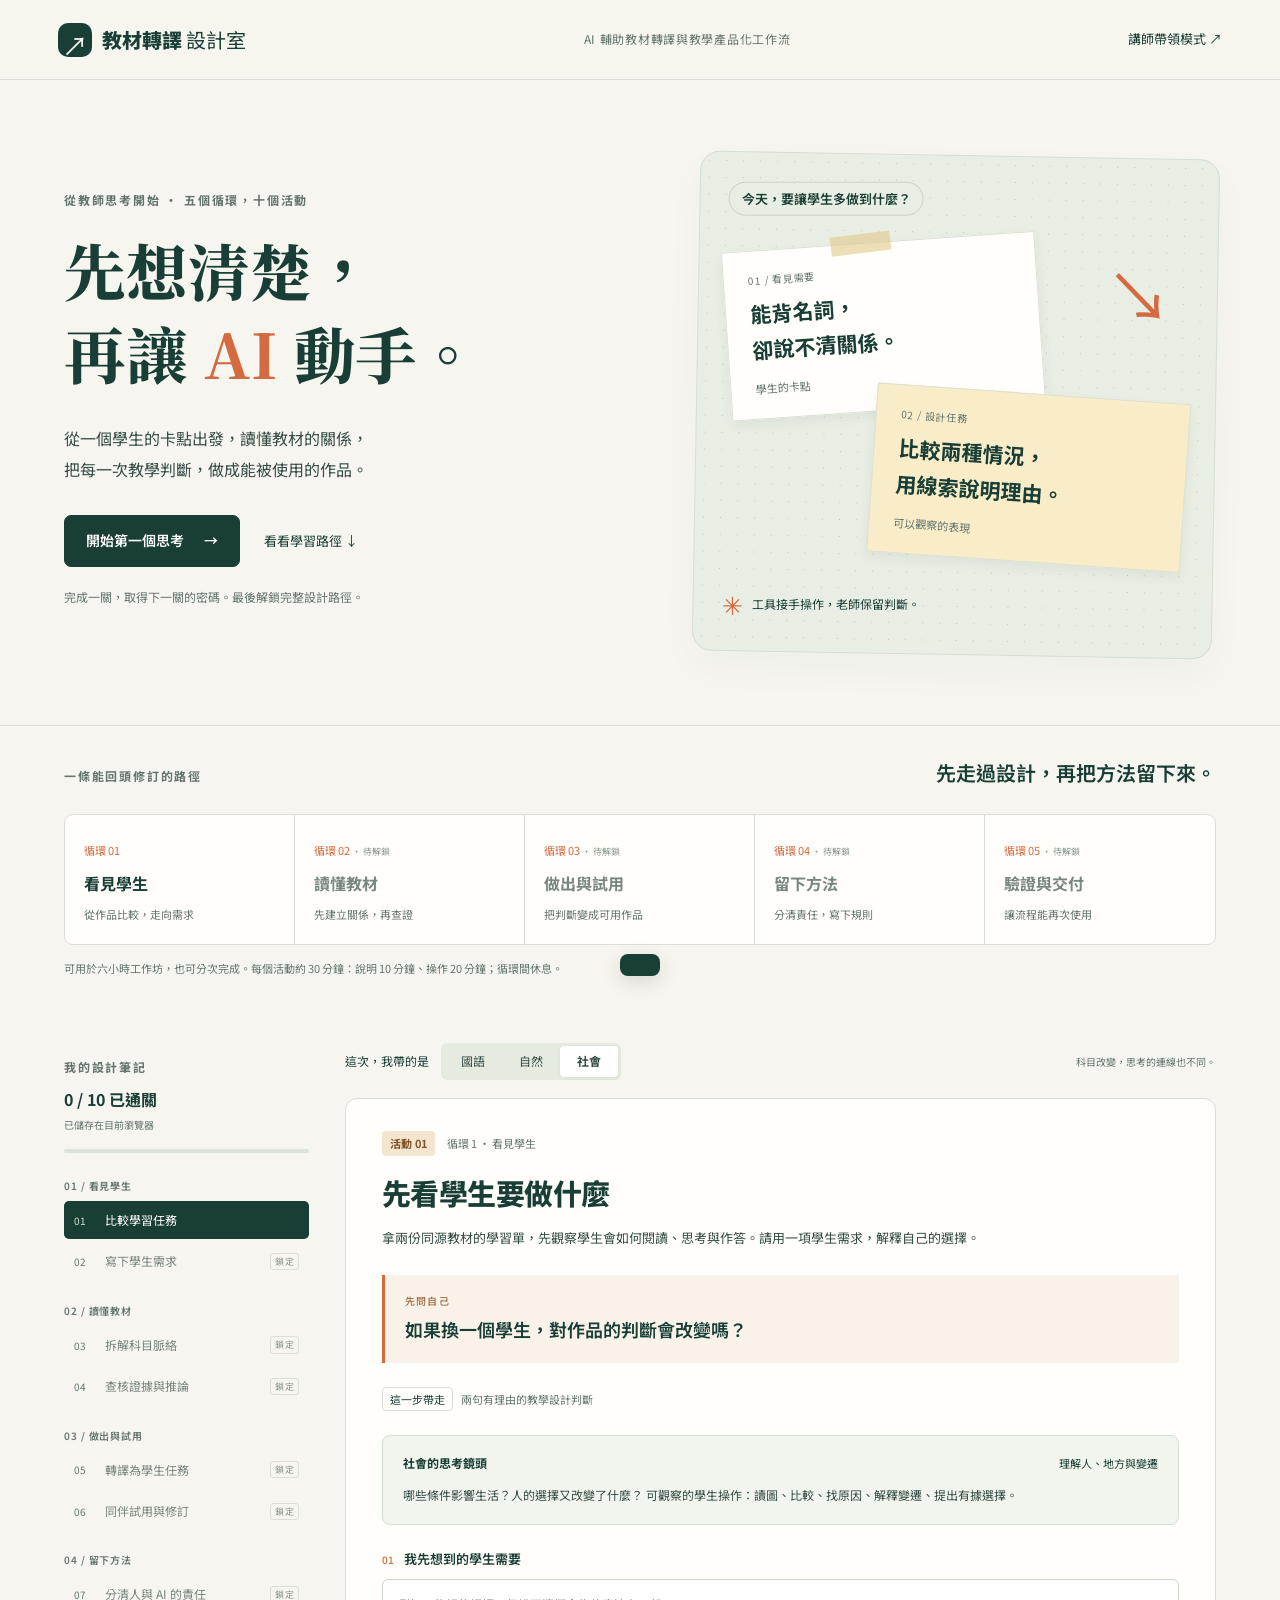
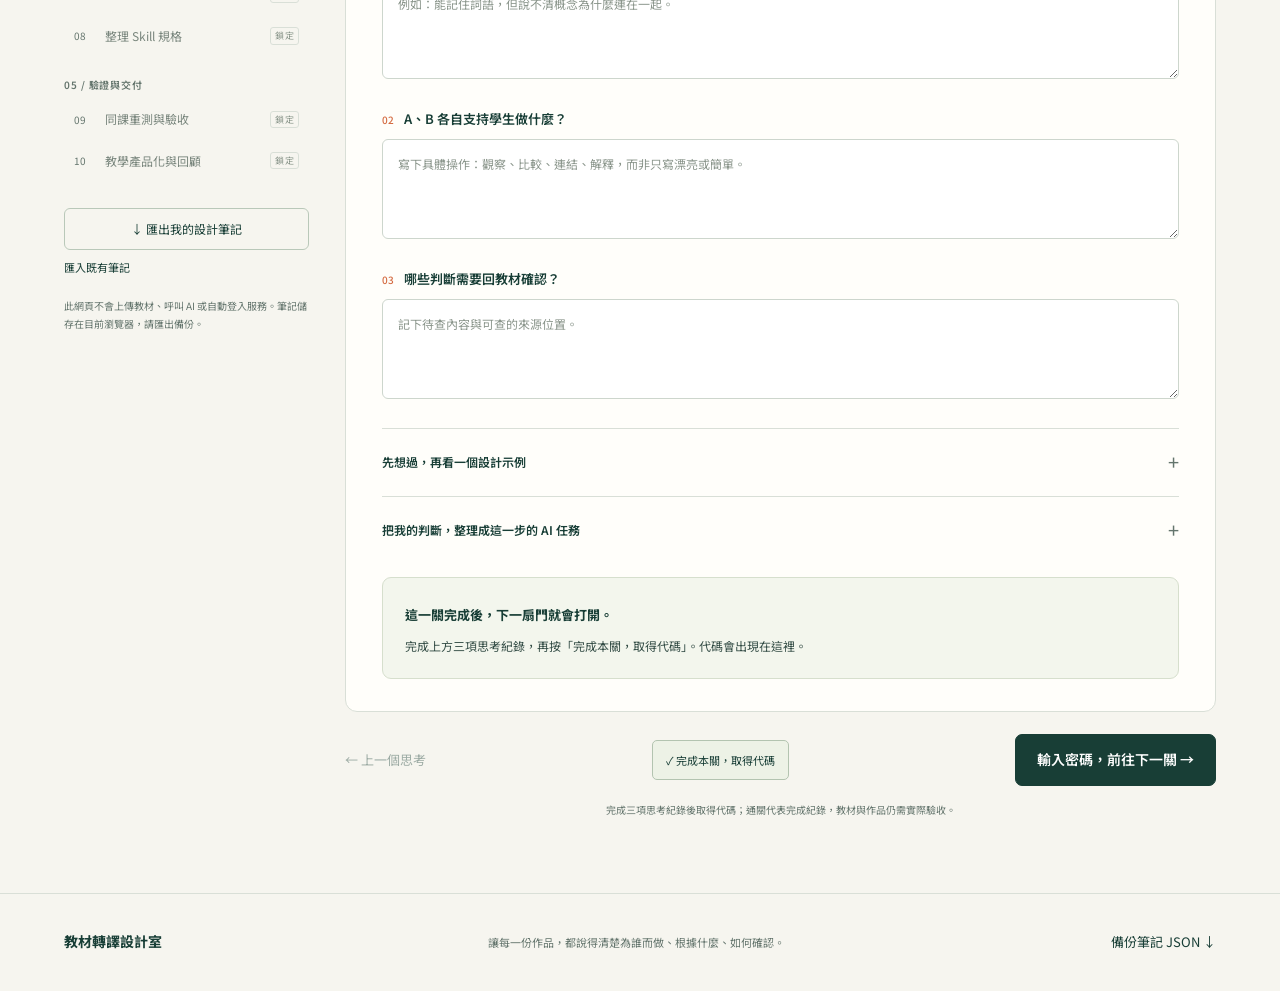
==== index.html @ 4904a422 "建立教師思考引導與十關代碼解鎖網站" ====
<!doctype html>
<html lang="zh-Hant">
<head><meta charset="utf-8"><meta name="viewport" content="width=device-width,initial-scale=1"><meta name="description" content="從學生需求出發，透過五個循環、十個思考活動，完成有教材依據的 AI 輔助教學設計。"><meta name="theme-color" content="#183e36"><title>教材轉譯設計室｜從教師思考開始</title><link rel="stylesheet" href="styles.css"><script src="content.js" defer></script><script src="journey.js" defer></script><script src="app.js" defer></script></head>
<body>
<a class="skip" href="#workbench">跳到活動內容</a>
<header class="topbar"><a class="brand" href="#"><span class="brand-icon" aria-hidden="true">↗</span><span>教材轉譯<span class="brand-light">設計室</span></span></a><span class="course-tag">AI 輔助教材轉譯與教學產品化工作流</span><button id="teacher-toggle" class="text-button" aria-pressed="false">講師帶領模式 <span aria-hidden="true">↗</span></button></header>
<main>
<section class="hero" aria-labelledby="hero-title"><div class="hero-copy"><p class="eyebrow">從教師思考開始 · 五個循環，十個活動</p><h1 id="hero-title">先想清楚，<br>再讓 <span>AI</span> 動手。</h1><p class="hero-description">從一個學生的卡點出發，讀懂教材的關係，<br class="desktop-break">把每一次教學判斷，做成能被使用的作品。</p><div class="hero-actions"><a class="primary" href="#workbench" id="begin">開始第一個思考 <span aria-hidden="true">→</span></a><a class="secondary" href="#route">看看學習路徑 ↓</a></div><p class="hero-footnote">完成一關，取得下一關的密碼。最後解鎖完整設計路徑。</p></div><div class="hero-board" aria-label="教學設計從學生需要，連到概念關係與學習任務"><div class="board-label">今天，要讓學生多做到什麼？</div><div class="note note-one"><span>01 / 看見需要</span><strong>能背名詞，<br>卻說不清關係。</strong><i>學生的卡點</i></div><div class="drawn-arrow" aria-hidden="true">↘</div><div class="note note-two"><span>02 / 設計任務</span><strong>比較兩種情況，<br>用線索說明理由。</strong><i>可以觀察的表現</i></div><div class="board-bottom"><span class="small-spark" aria-hidden="true">✳</span><span>工具接手操作，老師保留判斷。</span></div></div></section>
<section id="route" class="route-section"><div class="section-heading"><p class="eyebrow">一條能回頭修訂的路徑</p><h2>先走過設計，再把方法留下來。</h2></div><div id="cycle-overview" class="cycle-overview"></div><p class="route-note">可用於六小時工作坊，也可分次完成。每個活動約 30 分鐘：說明 10 分鐘、操作 20 分鐘；循環間休息。</p></section>
<section id="workbench" class="workbench" aria-label="教師思考工作台"><aside class="sidebar"><p class="eyebrow">我的設計筆記</p><div class="progress-heading"><strong id="progress-label">0 / 10 已記錄</strong><span id="save-status" role="status">僅存於此瀏覽器</span></div><div class="progress-track"><span id="progress-fill"></span></div><nav id="step-nav" aria-label="活動導覽"></nav><button id="export" class="export-button">↓ 匯出我的設計筆記</button><button id="import" class="text-button small">匯入既有筆記</button><input type="file" id="import-file" accept=".json,application/json" hidden><p class="privacy-note">此網頁不會上傳教材、呼叫 AI 或自動登入服務。筆記儲存在目前瀏覽器，請匯出備份。</p></aside><div class="activity-shell"><div class="subject-setting"><span>這次，我帶的是</span><div id="subject-tabs" class="segmented" role="group" aria-label="選擇教材科目"><button data-subject="chinese" aria-pressed="false">國語</button><button data-subject="science" aria-pressed="false">自然</button><button data-subject="social" aria-pressed="true">社會</button></div><span class="subject-help">科目改變，思考的連線也不同。</span></div><article id="activity" aria-live="polite"></article><div class="activity-footer"><button id="prev" class="secondary">← 上一個思考</button><button id="complete" class="complete-button">✓ 已記下我的判斷</button><button id="next" class="primary">下一個思考 →</button></div><p class="completion-note">完成三項思考紀錄後取得代碼；通關代表完成紀錄，教材與作品仍需實際驗收。</p></div></section>
<footer class="site-footer"><span>教材轉譯設計室</span><p>讓每一份作品，都說得清楚為誰而做、根據什麼、如何確認。</p><button id="download-json" class="text-button">備份筆記 JSON ↓</button></footer>
</main><div id="toast" role="status" aria-live="polite"></div>
</body></html>
---- styles.css ----
@import url('https://fonts.googleapis.com/css2?family=Noto+Sans+TC:wght@400;500;600;700;800;900&family=Noto+Serif+TC:wght@600;700;800&display=swap');
[hidden]{display:none!important}
:root{--ink:#183e36;--body:#344d46;--paper:#f6f5ef;--cream:#fffefa;--line:#d9dfd7;--muted:#64756d;--orange:#d46a40;--green:#e9eee4;--gold:#e7ca7e;--font:'Noto Sans TC','Microsoft JhengHei',sans-serif}*{box-sizing:border-box}html{scroll-behavior:smooth;scroll-padding-top:88px}body{margin:0;background:var(--paper);color:var(--ink);font-family:var(--font);line-height:1.7}button,input,textarea{font:inherit}button,a{-webkit-tap-highlight-color:transparent}button{cursor:pointer}a{color:inherit;text-underline-offset:4px}button:focus-visible,a:focus-visible,input:focus-visible,textarea:focus-visible,summary:focus-visible{outline:3px solid var(--orange);outline-offset:4px}.skip{position:fixed;left:16px;top:-80px;z-index:100;background:white;padding:12px}.skip:focus{top:12px}.topbar{height:80px;border-bottom:1px solid var(--line);display:flex;align-items:center;justify-content:space-between;padding:0 4.5%;gap:20px;background:rgba(246,245,239,.96)}.brand{text-decoration:none;font-size:20px;font-weight:800;display:flex;align-items:center;gap:10px;white-space:nowrap}.brand-icon{display:grid;place-items:center;width:34px;height:34px;background:var(--ink);color:var(--paper);border-radius:10px;font-size:26px;font-weight:400}.brand-light{font-weight:400;margin-left:4px}.course-tag{font-size:12px;letter-spacing:.06em;color:var(--muted)}.text-button{border:0;background:none;color:var(--ink);font-size:13px;padding:8px 0}.text-button:hover{color:var(--orange)}.text-button[aria-pressed=true]{font-weight:800;color:var(--orange)}.hero{max-width:1380px;margin:auto;display:grid;grid-template-columns:1.1fr 1fr;align-items:center;gap:60px;padding:75px 5% 70px}.eyebrow{font-size:12px;letter-spacing:.15em;font-weight:700;color:var(--muted);margin:0 0 18px}.hero h1{font-family:'Noto Serif TC',serif;font-size:clamp(42px,4.8vw,68px);line-height:1.35;letter-spacing:.015em;margin:0 0 28px;font-weight:800}.hero h1 span{color:var(--orange)}.hero-description{font-size:16px;color:var(--body);line-height:1.95}.hero-actions{display:flex;gap:24px;align-items:center;flex-wrap:wrap;margin:30px 0 20px}.primary{background:var(--ink);color:#fff;text-decoration:none;padding:13px 21px;border:1px solid var(--ink);border-radius:7px;display:inline-flex;align-items:center;justify-content:center;gap:20px;font-size:14px;font-weight:600}.primary:hover{background:#29584b}.secondary{background:transparent;border:0;color:var(--ink);font-size:13px;text-decoration:none;padding:10px 0}.secondary:hover{text-decoration:underline}.hero-footnote{font-size:12px;color:var(--muted)}.hero-board{min-height:390px;border:1px solid #d6ded2;border-radius:20px;background-color:#e9eee4;background-image:radial-gradient(#bdc9b9 .8px,transparent .8px);background-size:17px 17px;position:relative;padding:28px;box-shadow:0 16px 40px #183e3608;transform:rotate(1deg)}.board-label{font-size:13px;font-weight:600;display:inline-block;padding:5px 12px;background:#e9eee4;border:1px solid #c7d3c2;border-radius:20px;transform:rotate(-1deg)}.note{position:relative;padding:20px 24px;box-shadow:0 5px 12px #183e3610;width:68%;background:var(--cream);border:1px solid #dce0d4}.note span{display:block;font-size:10px;letter-spacing:.08em;color:var(--muted);margin-bottom:8px}.note strong{font-size:21px;line-height:1.7;font-weight:700}.note i{display:block;font-size:11px;color:var(--muted);margin-top:12px;font-style:normal}.note-one{margin:25px 0 0;transform:rotate(-5deg)}.note-one:before{content:'';width:60px;height:19px;background:#e1c5818c;position:absolute;left:35%;top:-10px;transform:rotate(-3deg)}.note-two{background:#f9ecc8;margin:-20px 0 0 auto;transform:rotate(3deg);z-index:2}.drawn-arrow{position:absolute;font-size:66px;right:45px;top:100px;color:var(--orange);line-height:1}.board-bottom{display:flex;align-items:center;gap:9px;font-size:12px;margin-top:22px;transform:rotate(-1deg)}.small-spark{font-size:25px;color:var(--orange)}.route-section{max-width:1380px;margin:0 auto;padding:30px 5% 55px;border-top:1px solid var(--line)}.section-heading{display:flex;gap:30px;align-items:baseline;justify-content:space-between}.section-heading .eyebrow{white-space:nowrap}.section-heading h2{font-size:20px;font-weight:600;margin:0 0 24px}.cycle-overview{display:grid;grid-template-columns:repeat(5,1fr);border:1px solid var(--line);border-radius:9px;overflow:hidden;background:#fffefa}.cycle-card{padding:20px 19px;border-right:1px solid var(--line);text-decoration:none;transition:background .2s}.cycle-card:last-child{border:0}.cycle-card:hover{background:var(--green)}.cycle-card>span{font-size:11px;color:var(--orange)}.cycle-card strong{display:block;font-size:16px;margin:8px 0}.cycle-card p{font-size:11px;margin:0;color:var(--muted)}.route-note{font-size:11px;color:var(--muted);margin-top:14px}.workbench{display:grid;grid-template-columns:245px minmax(0,1fr);max-width:1380px;padding:0 5% 65px;margin:auto;gap:36px;align-items:start}.sidebar{position:sticky;top:25px;padding-top:14px}.sidebar .eyebrow{margin-bottom:8px}.progress-heading{display:flex;flex-direction:column;gap:3px}.progress-heading strong{font-size:16px}.progress-heading span{font-size:10px;color:var(--muted)}.progress-track{height:4px;background:#dce3d9;margin:16px 0 24px;border-radius:4px;overflow:hidden}.progress-track span{display:block;width:0;height:100%;background:var(--orange);transition:width .3s}.nav-cycle{font-size:10px;letter-spacing:.09em;color:var(--muted);margin:21px 0 7px;font-weight:600}.step-link{display:flex;align-items:center;gap:10px;padding:9px 10px;margin-bottom:3px;width:100%;text-align:left;background:transparent;border:0;border-radius:5px;color:var(--body);font-size:12px}.step-link .num{font-size:10px;width:21px;flex-shrink:0;color:var(--muted)}.step-link.active{background:var(--ink);color:white}.step-link.active .num{color:#d5e6db}.step-link:hover:not(.active){background:#e6ebdf}.step-link .done{margin-left:auto;color:#5b9d70}.step-link.active .done{color:#d1df8d}.export-button{background:transparent;border:1px solid #b9c8b9;width:100%;border-radius:6px;padding:10px;color:var(--ink);font-size:12px;margin-top:25px}.export-button:hover{background:var(--green)}.small{font-size:11px}.privacy-note{font-size:10px;line-height:1.8;color:var(--muted);margin-top:12px}.subject-setting{display:flex;align-items:center;gap:12px;margin-bottom:18px;flex-wrap:wrap;font-size:12px}.segmented{display:inline-flex;background:#e5ebdf;padding:3px;border-radius:6px}.segmented button{font-size:12px;border:0;background:none;color:var(--body);padding:5px 17px;border-radius:4px}.segmented button[aria-pressed=true]{background:white;box-shadow:0 1px 4px #183e3610;font-weight:700}.subject-help{color:var(--muted);font-size:10px;margin-left:auto}.activity-card{background:var(--cream);border:1px solid var(--line);border-radius:12px;padding:32px 36px}.activity-meta{display:flex;align-items:center;gap:12px;font-size:11px;color:var(--muted)}.activity-number{background:#f3e5ce;color:#81562c;border-radius:4px;padding:3px 8px;font-weight:700}.activity-card h2{font-size:29px;line-height:1.5;margin:15px 0 12px;font-weight:800;letter-spacing:-.02em}.activity-intro{color:var(--body);font-size:13px;max-width:650px;line-height:1.9;margin:0 0 24px}.thinking-question{border-left:3px solid var(--orange);background:#f8f2e8;padding:17px 20px;font-size:18px;font-weight:600;line-height:1.75;margin:0 0 24px}.thinking-question span{display:block;font-size:10px;font-weight:500;letter-spacing:.12em;color:#a46b41;margin-bottom:5px}.output-line{font-size:11px;color:var(--muted);display:flex;align-items:center;gap:8px;margin-bottom:24px}.output-line span{border:1px solid var(--line);padding:2px 7px;border-radius:4px;color:var(--ink);white-space:nowrap}.subject-lens{border:1px solid #d5dfd0;background:#f1f5ee;border-radius:8px;padding:17px 20px;margin:23px 0}.lens-top{display:flex;justify-content:space-between;gap:15px;align-items:center;font-size:11px}.lens-top strong{font-size:12px}.subject-lens p{font-size:12px;margin:10px 0 0;color:var(--body);line-height:1.9}.relation-map{display:flex;align-items:stretch;gap:8px;margin:16px 0 6px}.relation-node{border:1px solid #c8d6c1;background:#fffefa;flex:1;text-align:center;padding:10px 7px;font-size:11px;border-radius:5px}.relation-arrow{align-self:center;color:var(--orange)}.map-caption{font-size:10px;color:var(--muted)}.field{display:block;margin:22px 0}.field-label{font-size:13px;font-weight:600;display:flex;gap:10px;align-items:baseline;margin-bottom:9px}.field-label b{color:var(--orange);font-size:10px;font-weight:500}.field textarea{width:100%;border:1px solid #cdd6cd;border-radius:6px;background:#fff;padding:13px 15px;min-height:100px;resize:vertical;font-size:13px;line-height:1.85;color:var(--ink)}.field textarea::placeholder{color:#8b968c;font-size:12px}.field textarea:focus{border-color:var(--ink)}details{border-top:1px solid var(--line);padding:16px 0 2px;margin-top:15px}summary{cursor:pointer;font-size:12px;font-weight:600;list-style:none;display:flex;align-items:center;justify-content:space-between;gap:10px}summary:after{content:'+';font-size:20px;font-weight:400;color:var(--muted)}details[open]>summary:after{content:'−'}details p{font-size:12px;line-height:1.9;color:var(--body)}.example-body{padding:10px 0}.example-stamp{font-size:10px;color:var(--orange)}.task-compare{display:grid;grid-template-columns:1fr 1fr;gap:14px;margin:18px 0}.task-compare>div{padding:17px;border:1px solid var(--line);background:#f6f7f1;border-radius:6px}.task-compare strong{font-size:12px}.task-compare p{font-size:12px;margin:8px 0}.task-compare span{font-size:10px;color:var(--muted)}.prompt-box{background:#f2f4ee;border:1px solid var(--line);border-radius:6px;padding:15px;white-space:pre-wrap;font-size:11px;line-height:1.85;color:var(--body);max-height:300px;overflow:auto}.prompt-tools{display:flex;gap:15px;align-items:center;margin:12px 0}.copy-button{background:var(--ink);color:white;border:0;border-radius:4px;font-size:11px;padding:8px 14px}.prompt-warning{font-size:10px;color:var(--muted)}.teacher-notes{border:1px dashed #ccb48a;background:#fff9eb;padding:16px 20px;border-radius:6px;margin-bottom:24px}.teacher-notes h3{font-size:12px;margin:0 0 8px}.teacher-notes p{font-size:11px;margin:8px 0;color:#655a45}.timing{font-variant-numeric:tabular-nums;color:#8a6334;font-size:10px}.paths{display:grid;grid-template-columns:1fr 1fr;gap:12px;margin-top:10px}.paths>div{font-size:10px;color:#655a45}.paths strong{display:block}.activity-footer{display:flex;align-items:center;justify-content:space-between;gap:16px;margin-top:22px}.complete-button{font-size:11px;border:1px solid #b3c4b0;background:#edf2e6;color:var(--ink);padding:10px 13px;border-radius:5px}.complete-button.recorded{background:var(--green);border-color:var(--ink)}button:disabled{opacity:.4;cursor:default}.completion-note{font-size:10px;text-align:center;color:var(--muted);margin-top:15px}.bonus{margin-top:32px;border:1px solid #d9bd76;background:#fff8e6;border-radius:9px;padding:23px}.bonus .eyebrow{color:#93722f;margin-bottom:8px}.bonus h3{font-size:21px;margin:0 0 8px}.bonus p{font-size:12px}.bonus-open{background:transparent;border:1px solid #bda25c;border-radius:5px;padding:10px 15px;color:#75592b;font-size:12px}.bonus-content{margin-top:20px}.bonus-step{display:flex;gap:12px;margin:16px 0;align-items:flex-start}.bonus-step b{font-size:23px;color:#a17a2c;font-family:serif}.bonus-step p{margin:3px 0}.bonus-link{display:inline-block;background:var(--ink);color:white;padding:10px 15px;border-radius:5px;font-size:12px;text-decoration:none}.site-footer{max-width:1380px;margin:auto;padding:28px 5%;border-top:1px solid var(--line);display:flex;align-items:center;justify-content:space-between;gap:25px}.site-footer>span{font-size:14px;font-weight:700}.site-footer p{font-size:11px;color:var(--muted)}#toast{position:fixed;bottom:24px;left:50%;transform:translateX(-50%) translateY(100px);background:var(--ink);color:white;padding:11px 20px;border-radius:8px;font-size:12px;max-width:90vw;z-index:100;transition:transform .2s;box-shadow:0 5px 20px #0002}#toast.visible{transform:translateX(-50%) translateY(0)}.reset-note{font-size:11px;color:var(--muted)}
.locked-label{font-size:9px;letter-spacing:.05em;color:#89958a;margin-left:auto;border:1px solid #d9dfd7;border-radius:3px;padding:0 4px}.step-link:has(.locked-label){color:#79867d}.cycle-locked{color:#78877e}.cycle-locked>span:after{content:' · 待解鎖';color:#8c998e;font-size:9px}.journey-hint,.journey-pass,.journey-success{margin-top:28px;border:1px solid #d6dfcd;background:#f3f6ed;padding:22px;border-radius:9px}.journey-hint strong{font-size:13px}.journey-hint p,.journey-success p{font-size:12px;color:var(--body);margin:8px 0 0}.journey-pass{border-color:#dbc28b;background:#fff8e8}.journey-pass .eyebrow{font-size:10px;margin:0 0 8px;color:#957330}.journey-pass h3,.journey-success h3{font-size:20px;margin:0 0 15px}.code-ticket{display:flex;align-items:center;justify-content:space-between;gap:16px;background:#fffefa;border:1px dashed #b79d62;border-radius:6px;padding:15px 18px}.code-ticket code{font-family:ui-monospace,Consolas,monospace;font-size:25px;letter-spacing:.12em;font-weight:700;color:#7d5c20}.code-ticket button{font-size:11px;flex-shrink:0}.gate-note{font-size:12px;color:#75613d;line-height:1.8}.gate-form{margin-top:22px}.gate-form label{font-size:12px;font-weight:600;display:block;margin-bottom:9px}.gate-input-row{display:flex;gap:9px;align-items:stretch}.gate-input-row input{width:100%;min-width:0;border:1px solid #becbbd;border-radius:5px;padding:12px;color:var(--ink);font-size:14px;letter-spacing:.06em;background:white}.gate-input-row input[aria-invalid=true]{border-color:#b84932}.gate-input-row .primary{flex-shrink:0;padding:10px 15px;font-size:12px;gap:8px}.gate-feedback{font-size:10px;margin:9px 0 0;color:var(--muted);min-height:1.7em}.gate-form:has([aria-invalid=true]) .gate-feedback{color:#a1432d}.locked-card{padding-top:40px;min-height:420px}.lock-emblem{display:grid;place-items:center;border:1px solid #b9cbb6;border-radius:50%;height:52px;width:52px;background:#eaf0e3;font-size:33px;margin-bottom:20px}.locked-card h2{font-size:25px}.locked-card>.secondary{margin-top:20px}.journey-success{border-color:#9cb69c;background:#eaf2e4}.journey-success>span{display:block;font-size:10px;letter-spacing:.08em;color:#507e4d;margin-bottom:9px}
@media(max-width:700px){.journey-hint,.journey-pass,.journey-success{padding:17px}.gate-input-row{flex-direction:column}.gate-input-row .primary{padding:11px}.code-ticket{padding:13px}.code-ticket code{font-size:22px}.locked-card h2{font-size:22px}.locked-label{font-size:8px}.journey-pass h3{font-size:18px}}
@media(min-width:1500px){.hero{padding-top:95px;padding-bottom:90px}.hero-board{min-height:430px}.note{padding:24px 28px}.note strong{font-size:24px}}
@media(max-width:1000px){.course-tag{display:none}.hero{gap:35px;padding-top:50px}.hero h1{font-size:48px}.hero-board{padding:20px}.note{width:83%;padding:16px}.note strong{font-size:18px}.hero-description{font-size:14px}.workbench{grid-template-columns:200px minmax(0,1fr);gap:20px}.activity-card{padding:25px}.subject-help{display:none}.section-heading{display:block}.section-heading .eyebrow{margin-bottom:8px}.cycle-card{padding:15px 10px}.cycle-card strong{font-size:14px}.cycle-card p{font-size:10px}.activity-card h2{font-size:25px}.thinking-question{font-size:16px}.activity-footer{gap:10px;flex-wrap:wrap}.activity-footer>.secondary{font-size:11px}.activity-footer>.primary{font-size:12px;padding:10px 13px}.complete-button{font-size:10px}}
@media(max-width:700px){html{scroll-padding-top:20px}.topbar{height:65px;padding:0 6%;gap:10px}.brand{font-size:16px}.brand-icon{width:28px;height:28px;font-size:21px}.topbar .text-button{font-size:11px}.hero{grid-template-columns:1fr;padding:40px 6%;gap:32px}.hero h1{font-size:45px;margin-bottom:20px}.hero-board{min-height:340px;max-width:440px;width:100%;margin:auto}.hero-description{font-size:14px}.hero-actions{gap:20px}.hero-footnote{font-size:10px}.board-label{font-size:11px}.note{width:68%;padding:16px 20px}.note strong{font-size:18px}.note-two{margin-top:-10px}.drawn-arrow{right:30px}.route-section{padding:28px 6%}.section-heading h2{font-size:18px}.cycle-overview{display:flex;overflow:auto;scroll-snap-type:x mandatory}.cycle-card{flex:0 0 160px;padding:17px;scroll-snap-align:start}.workbench{display:block;padding:10px 5% 35px}.sidebar{position:static;padding:0 0 20px}.sidebar>.eyebrow,.sidebar .privacy-note{display:none}.progress-heading{flex-direction:row;align-items:center;justify-content:space-between}.progress-heading strong{font-size:13px}.progress-track{margin:10px 0 14px}#step-nav{display:flex;gap:6px;overflow-x:auto;padding-bottom:8px}.nav-cycle{display:none}.step-link{width:auto;white-space:nowrap;margin:0;font-size:11px;padding:8px 10px}.step-link .num{width:auto}.sidebar .export-button{font-size:11px;width:auto;padding:7px 12px;margin:6px 0 0}.subject-setting{padding-top:10px}.activity-card{padding:22px 18px}.activity-card h2{font-size:24px}.activity-intro{font-size:12px}.thinking-question{font-size:16px;padding:14px}.output-line{font-size:10px;gap:7px}.subject-lens{padding:14px}.lens-top>span{font-size:9px}.relation-map{gap:4px}.relation-node{font-size:10px;padding:9px 5px}.field textarea{font-size:13px;min-height:110px}.task-compare{gap:8px}.task-compare>div{padding:12px}.activity-footer{display:grid;grid-template-columns:1fr 1fr}.activity-footer #complete{grid-column:1/-1;grid-row:1}.activity-footer #prev{text-align:left}.activity-footer #next{justify-self:end}.completion-note{font-size:9px}.site-footer{padding:22px 6%;flex-wrap:wrap;gap:6px}.site-footer p{width:100%;font-size:10px}.paths{grid-template-columns:1fr}.bonus{padding:18px}}
@media(prefers-reduced-motion:reduce){html{scroll-behavior:auto}*{transition:none!important;animation:none!important}}
@media print{.topbar,.hero,.route-section,.sidebar,.subject-setting,.activity-footer,.completion-note,.site-footer,#toast,.prompt-tools{display:none}.workbench{display:block;max-width:none;padding:0}.activity-card{border:0;padding:10px}.field textarea{border:1px solid #aaa;min-height:70px}details{display:none}.teacher-notes{display:none}.bonus{display:none}}
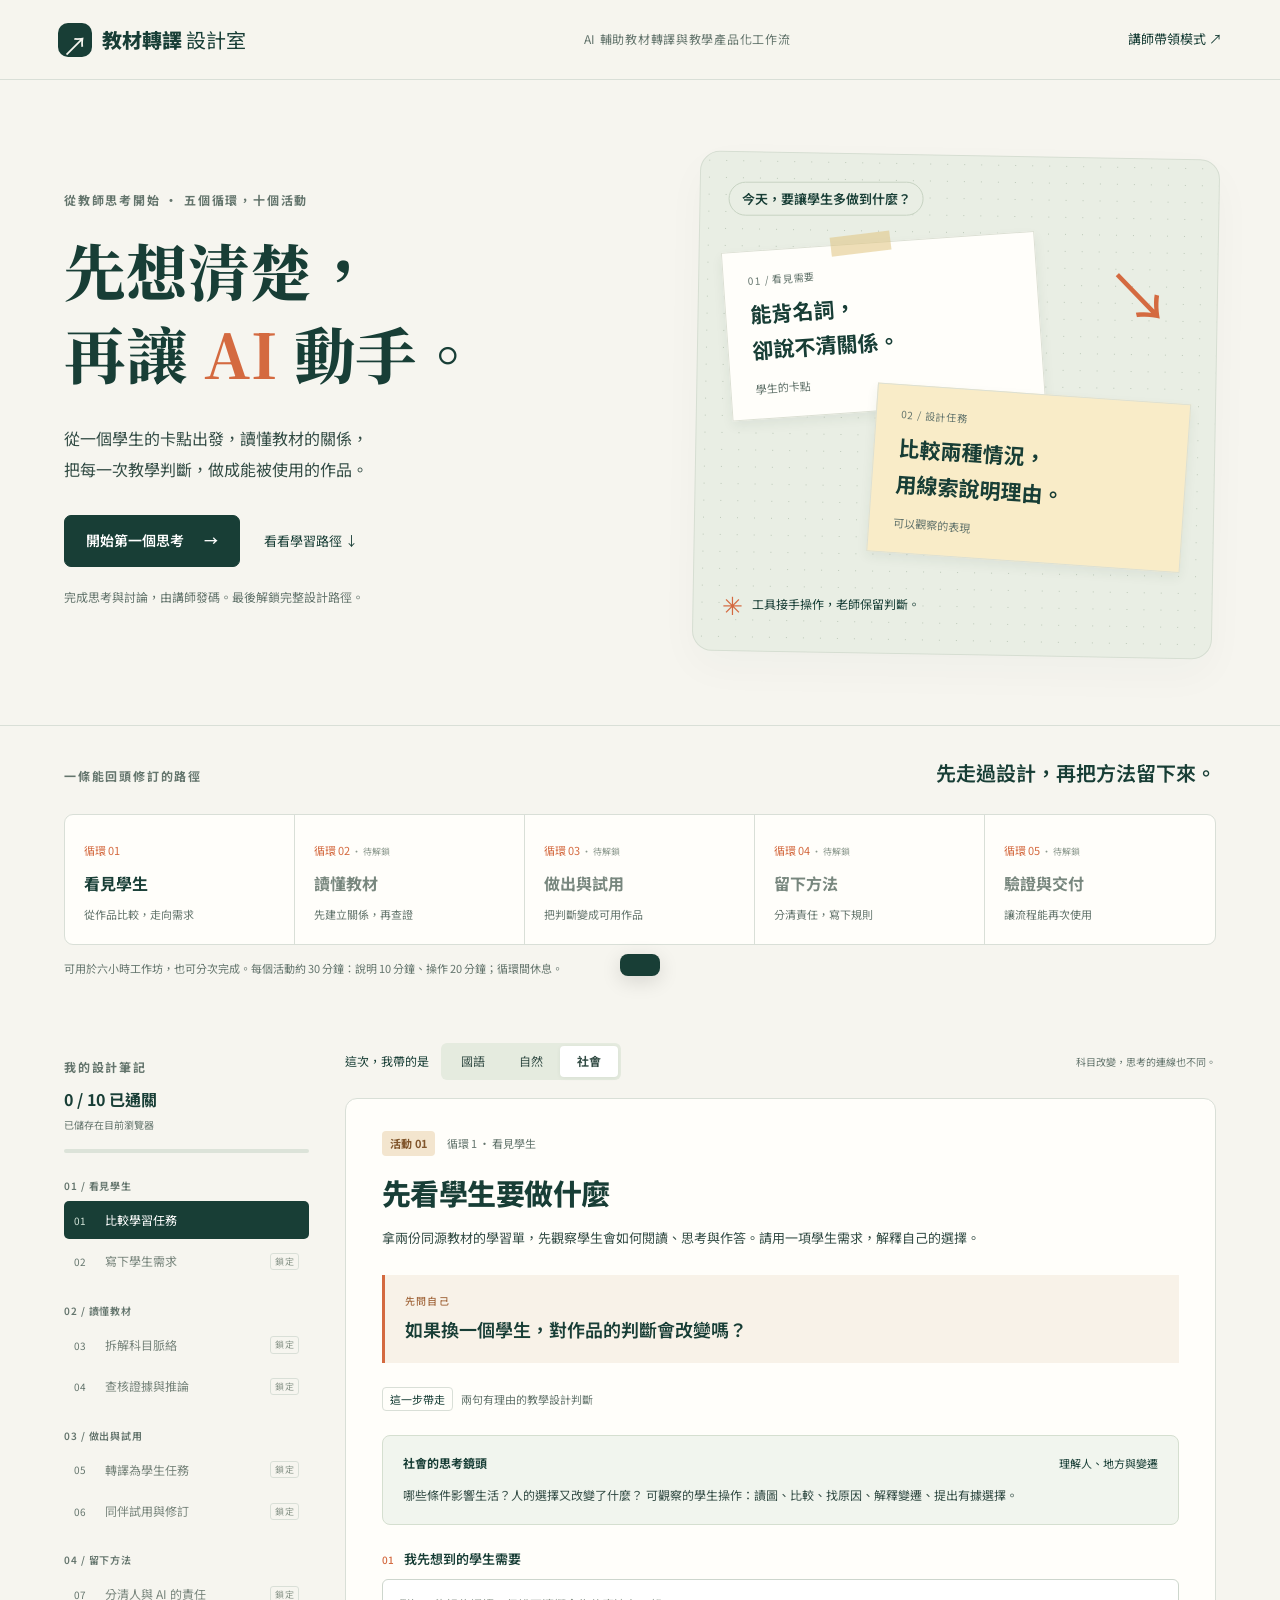
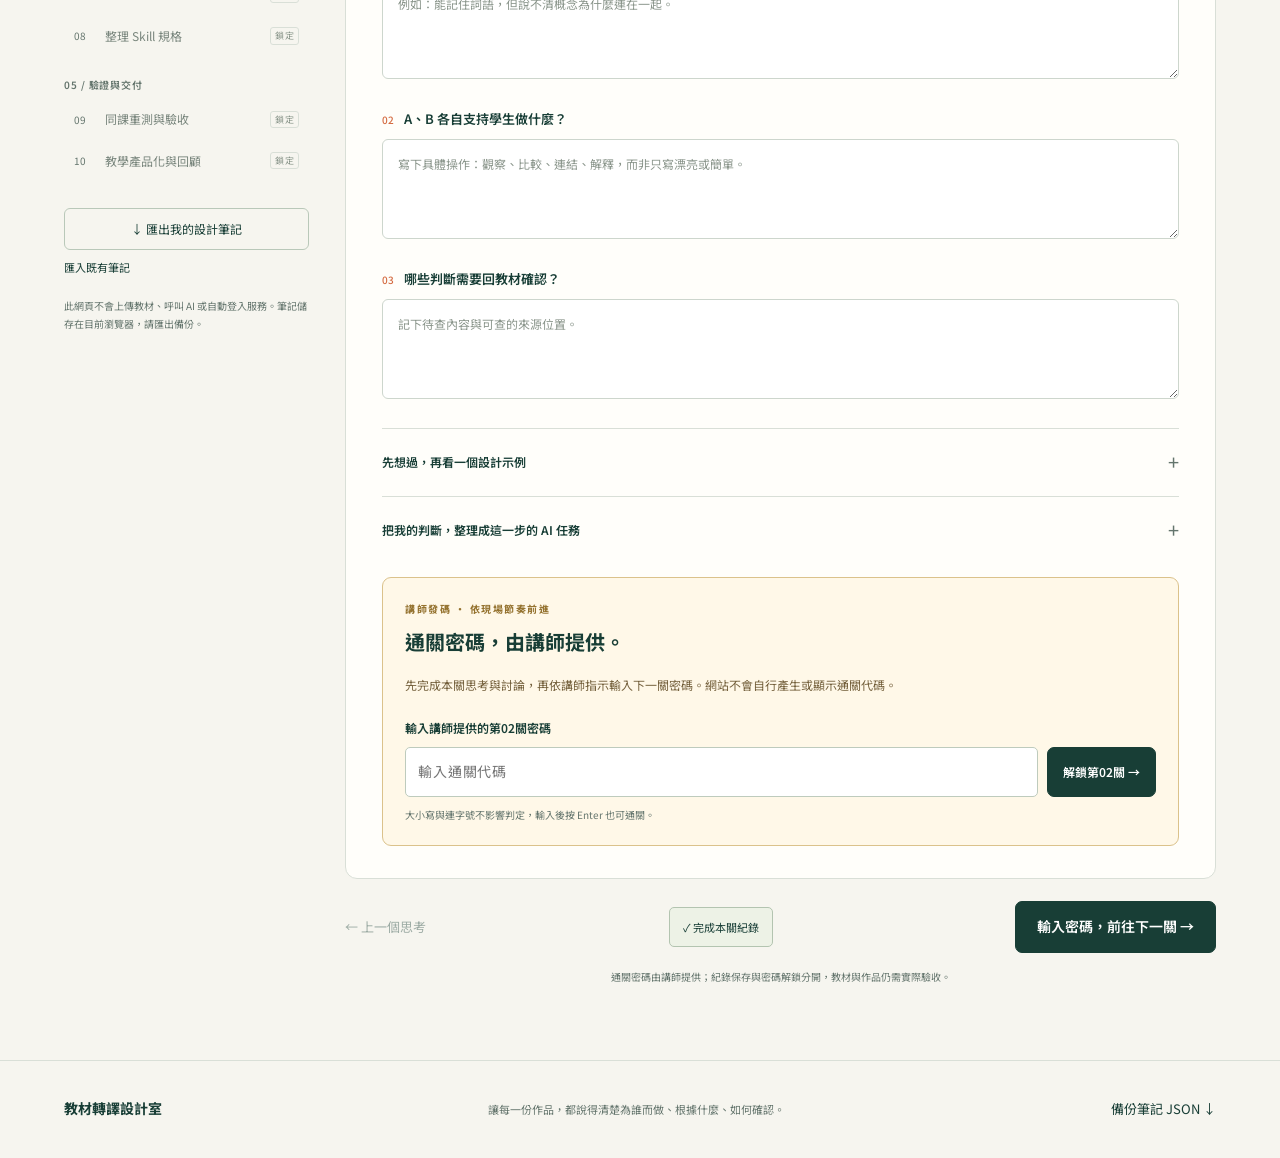
==== commit ccd6803d: "改為講師發碼並分離任務紀錄與密碼解鎖" ====
--- a/index.html
+++ b/index.html
@@ -5,9 +5,9 @@
 <a class="skip" href="#workbench">跳到活動內容</a>
 <header class="topbar"><a class="brand" href="#"><span class="brand-icon" aria-hidden="true">↗</span><span>教材轉譯<span class="brand-light">設計室</span></span></a><span class="course-tag">AI 輔助教材轉譯與教學產品化工作流</span><button id="teacher-toggle" class="text-button" aria-pressed="false">講師帶領模式 <span aria-hidden="true">↗</span></button></header>
 <main>
-<section class="hero" aria-labelledby="hero-title"><div class="hero-copy"><p class="eyebrow">從教師思考開始 · 五個循環，十個活動</p><h1 id="hero-title">先想清楚，<br>再讓 <span>AI</span> 動手。</h1><p class="hero-description">從一個學生的卡點出發，讀懂教材的關係，<br class="desktop-break">把每一次教學判斷，做成能被使用的作品。</p><div class="hero-actions"><a class="primary" href="#workbench" id="begin">開始第一個思考 <span aria-hidden="true">→</span></a><a class="secondary" href="#route">看看學習路徑 ↓</a></div><p class="hero-footnote">完成一關，取得下一關的密碼。最後解鎖完整設計路徑。</p></div><div class="hero-board" aria-label="教學設計從學生需要，連到概念關係與學習任務"><div class="board-label">今天，要讓學生多做到什麼？</div><div class="note note-one"><span>01 / 看見需要</span><strong>能背名詞，<br>卻說不清關係。</strong><i>學生的卡點</i></div><div class="drawn-arrow" aria-hidden="true">↘</div><div class="note note-two"><span>02 / 設計任務</span><strong>比較兩種情況，<br>用線索說明理由。</strong><i>可以觀察的表現</i></div><div class="board-bottom"><span class="small-spark" aria-hidden="true">✳</span><span>工具接手操作，老師保留判斷。</span></div></div></section>
+<section class="hero" aria-labelledby="hero-title"><div class="hero-copy"><p class="eyebrow">從教師思考開始 · 五個循環，十個活動</p><h1 id="hero-title">先想清楚，<br>再讓 <span>AI</span> 動手。</h1><p class="hero-description">從一個學生的卡點出發，讀懂教材的關係，<br class="desktop-break">把每一次教學判斷，做成能被使用的作品。</p><div class="hero-actions"><a class="primary" href="#workbench" id="begin">開始第一個思考 <span aria-hidden="true">→</span></a><a class="secondary" href="#route">看看學習路徑 ↓</a></div><p class="hero-footnote">完成思考與討論，由講師發碼。最後解鎖完整設計路徑。</p></div><div class="hero-board" aria-label="教學設計從學生需要，連到概念關係與學習任務"><div class="board-label">今天，要讓學生多做到什麼？</div><div class="note note-one"><span>01 / 看見需要</span><strong>能背名詞，<br>卻說不清關係。</strong><i>學生的卡點</i></div><div class="drawn-arrow" aria-hidden="true">↘</div><div class="note note-two"><span>02 / 設計任務</span><strong>比較兩種情況，<br>用線索說明理由。</strong><i>可以觀察的表現</i></div><div class="board-bottom"><span class="small-spark" aria-hidden="true">✳</span><span>工具接手操作，老師保留判斷。</span></div></div></section>
 <section id="route" class="route-section"><div class="section-heading"><p class="eyebrow">一條能回頭修訂的路徑</p><h2>先走過設計，再把方法留下來。</h2></div><div id="cycle-overview" class="cycle-overview"></div><p class="route-note">可用於六小時工作坊，也可分次完成。每個活動約 30 分鐘：說明 10 分鐘、操作 20 分鐘；循環間休息。</p></section>
-<section id="workbench" class="workbench" aria-label="教師思考工作台"><aside class="sidebar"><p class="eyebrow">我的設計筆記</p><div class="progress-heading"><strong id="progress-label">0 / 10 已記錄</strong><span id="save-status" role="status">僅存於此瀏覽器</span></div><div class="progress-track"><span id="progress-fill"></span></div><nav id="step-nav" aria-label="活動導覽"></nav><button id="export" class="export-button">↓ 匯出我的設計筆記</button><button id="import" class="text-button small">匯入既有筆記</button><input type="file" id="import-file" accept=".json,application/json" hidden><p class="privacy-note">此網頁不會上傳教材、呼叫 AI 或自動登入服務。筆記儲存在目前瀏覽器，請匯出備份。</p></aside><div class="activity-shell"><div class="subject-setting"><span>這次，我帶的是</span><div id="subject-tabs" class="segmented" role="group" aria-label="選擇教材科目"><button data-subject="chinese" aria-pressed="false">國語</button><button data-subject="science" aria-pressed="false">自然</button><button data-subject="social" aria-pressed="true">社會</button></div><span class="subject-help">科目改變，思考的連線也不同。</span></div><article id="activity" aria-live="polite"></article><div class="activity-footer"><button id="prev" class="secondary">← 上一個思考</button><button id="complete" class="complete-button">✓ 已記下我的判斷</button><button id="next" class="primary">下一個思考 →</button></div><p class="completion-note">完成三項思考紀錄後取得代碼；通關代表完成紀錄，教材與作品仍需實際驗收。</p></div></section>
+<section id="workbench" class="workbench" aria-label="教師思考工作台"><aside class="sidebar"><p class="eyebrow">我的設計筆記</p><div class="progress-heading"><strong id="progress-label">0 / 10 已記錄</strong><span id="save-status" role="status">僅存於此瀏覽器</span></div><div class="progress-track"><span id="progress-fill"></span></div><nav id="step-nav" aria-label="活動導覽"></nav><button id="export" class="export-button">↓ 匯出我的設計筆記</button><button id="import" class="text-button small">匯入既有筆記</button><input type="file" id="import-file" accept=".json,application/json" hidden><p class="privacy-note">此網頁不會上傳教材、呼叫 AI 或自動登入服務。筆記儲存在目前瀏覽器，請匯出備份。</p></aside><div class="activity-shell"><div class="subject-setting"><span>這次，我帶的是</span><div id="subject-tabs" class="segmented" role="group" aria-label="選擇教材科目"><button data-subject="chinese" aria-pressed="false">國語</button><button data-subject="science" aria-pressed="false">自然</button><button data-subject="social" aria-pressed="true">社會</button></div><span class="subject-help">科目改變，思考的連線也不同。</span></div><article id="activity" aria-live="polite"></article><div class="activity-footer"><button id="prev" class="secondary">← 上一個思考</button><button id="complete" class="complete-button">✓ 已記下我的判斷</button><button id="next" class="primary">下一個思考 →</button></div><p class="completion-note">通關密碼由講師提供；紀錄保存與密碼解鎖分開，教材與作品仍需實際驗收。</p></div></section>
 <footer class="site-footer"><span>教材轉譯設計室</span><p>讓每一份作品，都說得清楚為誰而做、根據什麼、如何確認。</p><button id="download-json" class="text-button">備份筆記 JSON ↓</button></footer>
 </main><div id="toast" role="status" aria-live="polite"></div>
 </body></html>
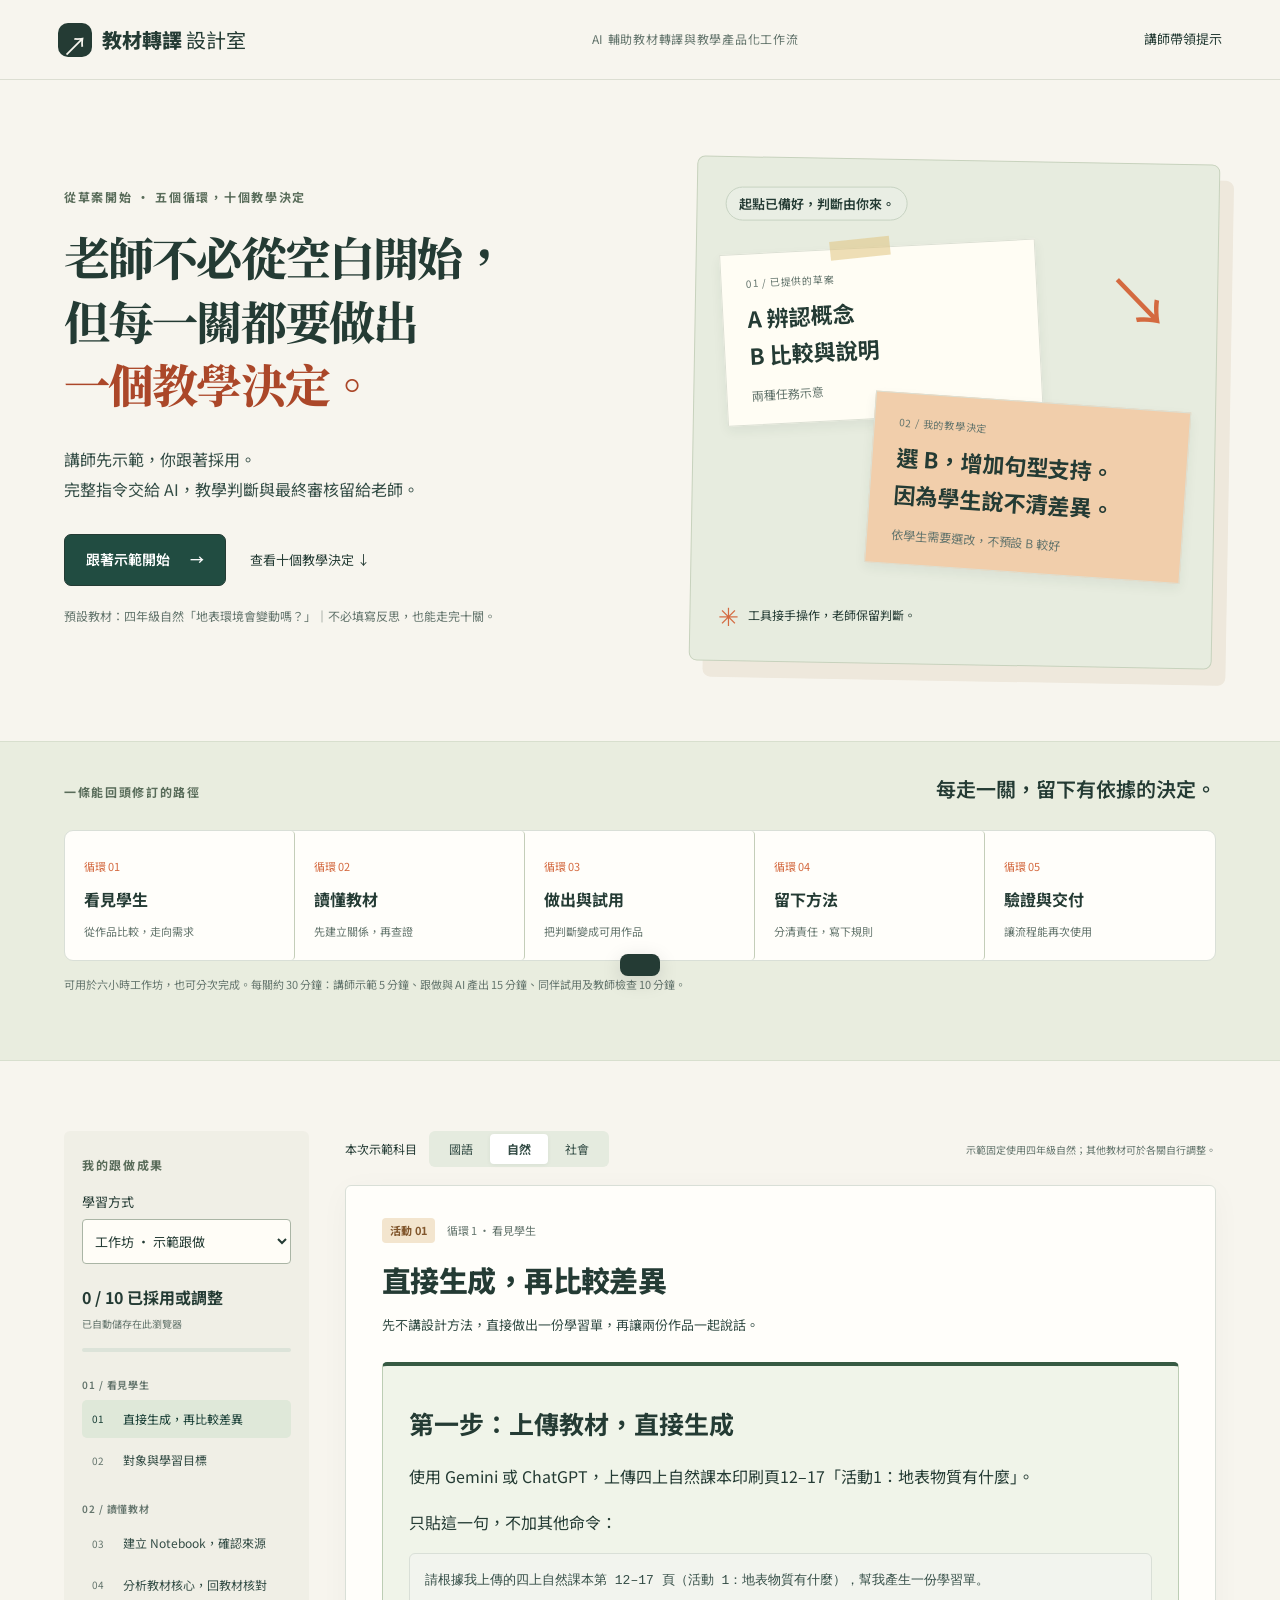
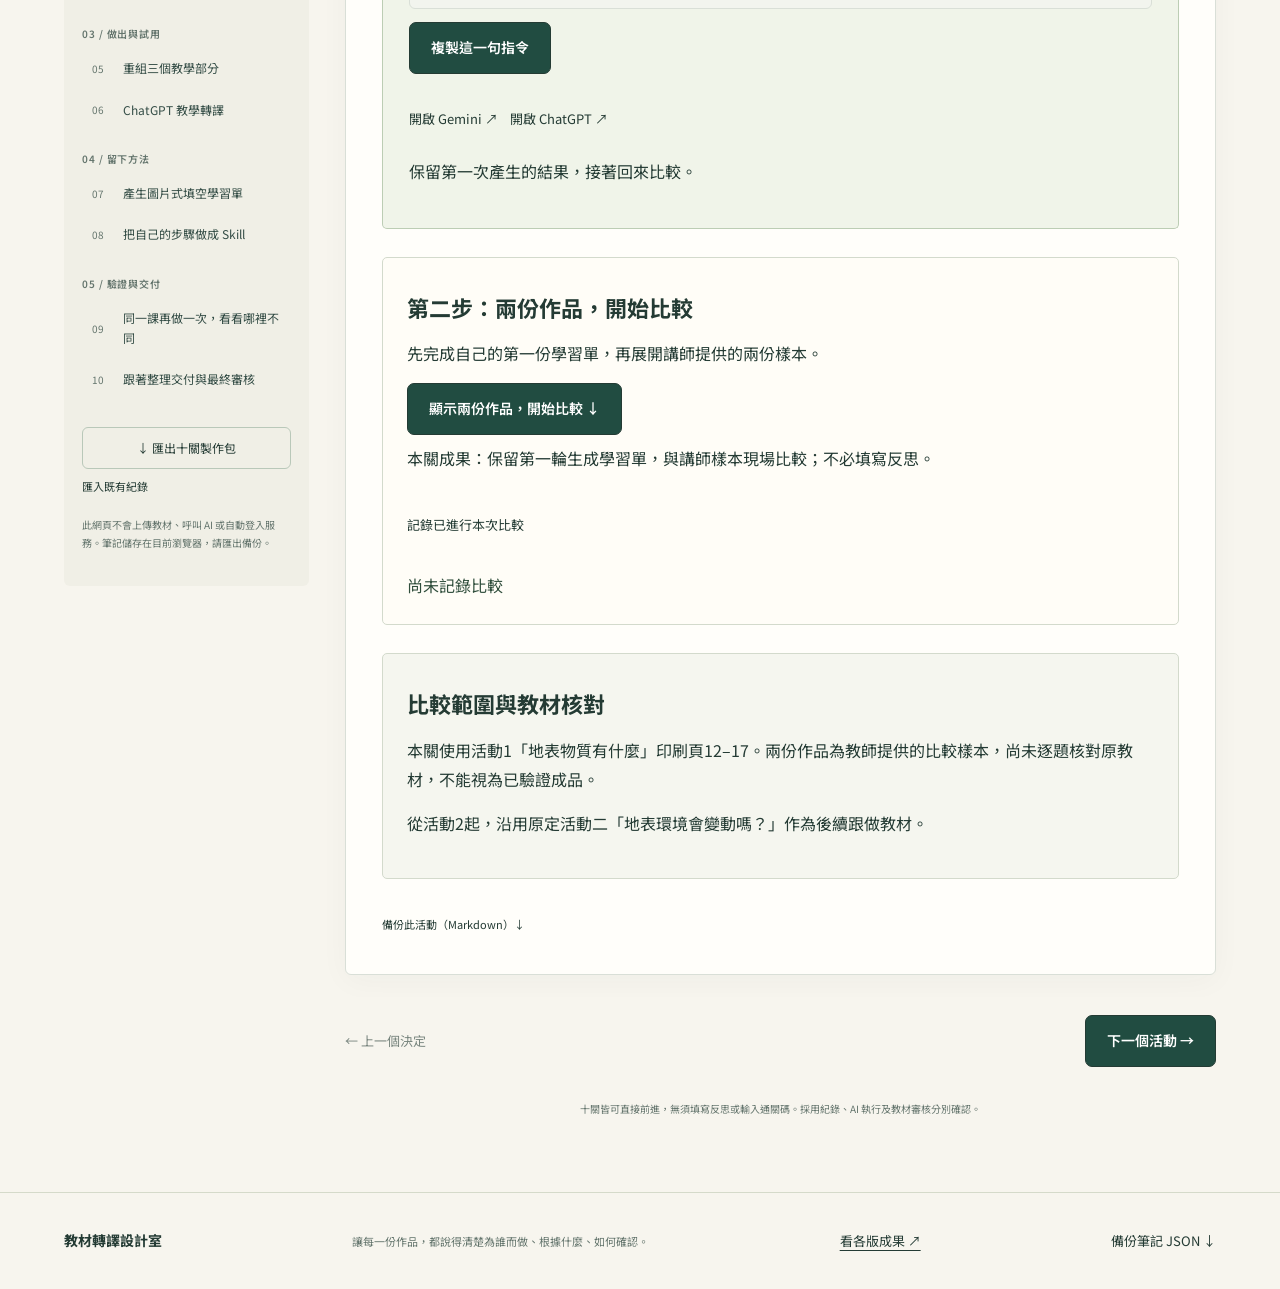
==== commit 3d848377: "重構十關示範跟做流程並加入圖片學習單與Skill自動製作實測" ====
--- a/index.html
+++ b/index.html
@@ -1,13 +1,13 @@
 <!doctype html>
 <html lang="zh-Hant">
-<head><meta charset="utf-8"><meta name="viewport" content="width=device-width,initial-scale=1"><meta name="description" content="從學生需求出發，透過五個循環、十個思考活動，完成有教材依據的 AI 輔助教學設計。"><meta name="theme-color" content="#183e36"><title>教材轉譯設計室｜從教師思考開始</title><link rel="stylesheet" href="styles.css"><script src="content.js" defer></script><script src="journey.js" defer></script><script src="app.js" defer></script></head>
+<head><meta charset="utf-8"><meta name="viewport" content="width=device-width,initial-scale=1"><meta name="description" content="每關都有起步草案，透過十個教學決定，完成有依據、能修訂的教材製作包。"><meta name="theme-color" content="#183e36"><title>教材轉譯設計室｜從教師思考開始</title><link rel="stylesheet" href="styles.css?v=20261029-folder-final"><script src="content.js?v=20261029-folder-final" defer></script><script src="decisions.js?v=20261029-folder-final" defer></script><script src="workshop.js?v=20261029-folder-final" defer></script><script src="instructor.js?v=20261029-folder-final" defer></script><script src="app.js?v=20261029-folder-final" defer></script></head>
 <body>
 <a class="skip" href="#workbench">跳到活動內容</a>
 <header class="topbar"><a class="brand" href="#"><span class="brand-icon" aria-hidden="true">↗</span><span>教材轉譯<span class="brand-light">設計室</span></span></a><span class="course-tag">AI 輔助教材轉譯與教學產品化工作流</span><button id="teacher-toggle" class="text-button" aria-pressed="false">講師帶領模式 <span aria-hidden="true">↗</span></button></header>
 <main>
-<section class="hero" aria-labelledby="hero-title"><div class="hero-copy"><p class="eyebrow">從教師思考開始 · 五個循環，十個活動</p><h1 id="hero-title">先想清楚，<br>再讓 <span>AI</span> 動手。</h1><p class="hero-description">從一個學生的卡點出發，讀懂教材的關係，<br class="desktop-break">把每一次教學判斷，做成能被使用的作品。</p><div class="hero-actions"><a class="primary" href="#workbench" id="begin">開始第一個思考 <span aria-hidden="true">→</span></a><a class="secondary" href="#route">看看學習路徑 ↓</a></div><p class="hero-footnote">完成思考與討論，由講師發碼。最後解鎖完整設計路徑。</p></div><div class="hero-board" aria-label="教學設計從學生需要，連到概念關係與學習任務"><div class="board-label">今天，要讓學生多做到什麼？</div><div class="note note-one"><span>01 / 看見需要</span><strong>能背名詞，<br>卻說不清關係。</strong><i>學生的卡點</i></div><div class="drawn-arrow" aria-hidden="true">↘</div><div class="note note-two"><span>02 / 設計任務</span><strong>比較兩種情況，<br>用線索說明理由。</strong><i>可以觀察的表現</i></div><div class="board-bottom"><span class="small-spark" aria-hidden="true">✳</span><span>工具接手操作，老師保留判斷。</span></div></div></section>
-<section id="route" class="route-section"><div class="section-heading"><p class="eyebrow">一條能回頭修訂的路徑</p><h2>先走過設計，再把方法留下來。</h2></div><div id="cycle-overview" class="cycle-overview"></div><p class="route-note">可用於六小時工作坊，也可分次完成。每個活動約 30 分鐘：說明 10 分鐘、操作 20 分鐘；循環間休息。</p></section>
-<section id="workbench" class="workbench" aria-label="教師思考工作台"><aside class="sidebar"><p class="eyebrow">我的設計筆記</p><div class="progress-heading"><strong id="progress-label">0 / 10 已記錄</strong><span id="save-status" role="status">僅存於此瀏覽器</span></div><div class="progress-track"><span id="progress-fill"></span></div><nav id="step-nav" aria-label="活動導覽"></nav><button id="export" class="export-button">↓ 匯出我的設計筆記</button><button id="import" class="text-button small">匯入既有筆記</button><input type="file" id="import-file" accept=".json,application/json" hidden><p class="privacy-note">此網頁不會上傳教材、呼叫 AI 或自動登入服務。筆記儲存在目前瀏覽器，請匯出備份。</p></aside><div class="activity-shell"><div class="subject-setting"><span>這次，我帶的是</span><div id="subject-tabs" class="segmented" role="group" aria-label="選擇教材科目"><button data-subject="chinese" aria-pressed="false">國語</button><button data-subject="science" aria-pressed="false">自然</button><button data-subject="social" aria-pressed="true">社會</button></div><span class="subject-help">科目改變，思考的連線也不同。</span></div><article id="activity" aria-live="polite"></article><div class="activity-footer"><button id="prev" class="secondary">← 上一個思考</button><button id="complete" class="complete-button">✓ 已記下我的判斷</button><button id="next" class="primary">下一個思考 →</button></div><p class="completion-note">通關密碼由講師提供；紀錄保存與密碼解鎖分開，教材與作品仍需實際驗收。</p></div></section>
-<footer class="site-footer"><span>教材轉譯設計室</span><p>讓每一份作品，都說得清楚為誰而做、根據什麼、如何確認。</p><button id="download-json" class="text-button">備份筆記 JSON ↓</button></footer>
-</main><div id="toast" role="status" aria-live="polite"></div>
+<section class="hero" aria-labelledby="hero-title"><div class="hero-copy"><p class="eyebrow">從草案開始 · 五個循環，十個教學決定</p><h1 id="hero-title">老師不必從空白開始，<br>但每一關都要做出<br><span>一個教學決定。</span></h1><p class="hero-description">講師先示範，你跟著採用。<br class="desktop-break">完整指令交給 AI，教學判斷與最終審核留給老師。</p><div class="hero-actions"><a class="primary" href="#workbench" id="begin">跟著示範開始 <span aria-hidden="true">→</span></a><a class="secondary" href="#route">查看十個教學決定 ↓</a></div><p class="hero-footnote">預設教材：四年級自然「地表環境會變動嗎？」｜不必填寫反思，也能走完十關。</p></div><div class="hero-board" aria-label="教學設計從學生需要，連到概念關係與學習任務"><div class="board-label">起點已備好，判斷由你來。</div><div class="note note-one"><span>01 / 已提供的草案</span><strong>A 辨認概念<br>B 比較與說明</strong><i>兩種任務示意</i></div><div class="drawn-arrow" aria-hidden="true">↘</div><div class="note note-two"><span>02 / 我的教學決定</span><strong>選 B，增加句型支持。<br>因為學生說不清差異。</strong><i>依學生需要選改，不預設 B 較好</i></div><div class="board-bottom"><span class="small-spark" aria-hidden="true">✳</span><span>工具接手操作，老師保留判斷。</span></div></div></section>
+<section id="route" class="route-section"><div class="section-heading"><p class="eyebrow">一條能回頭修訂的路徑</p><h2>每走一關，留下有依據的決定。</h2></div><div id="cycle-overview" class="cycle-overview"></div><p class="route-note">可用於六小時工作坊，也可分次完成。每關約 30 分鐘：講師示範 5 分鐘、跟做與 AI 產出 15 分鐘、同伴試用及教師檢查 10 分鐘。</p></section>
+<section id="workbench" class="workbench" aria-label="教師思考工作台"><aside class="sidebar"><p class="eyebrow">我的跟做成果</p><label class="mode-label" for="learning-mode">學習方式</label><select id="learning-mode"><option value="workshop">工作坊 · 示範跟做</option><option value="self">自由練習 · 回看十關</option></select><div class="progress-heading"><strong id="progress-label">0 / 10 已採用或調整</strong><span id="save-status" role="status">僅存於此瀏覽器</span></div><div class="progress-track"><span id="progress-fill"></span></div><nav id="step-nav" aria-label="活動導覽"></nav><button id="export" class="export-button">↓ 匯出十關製作包</button><button id="import" class="text-button small">匯入既有紀錄</button><input type="file" id="import-file" accept=".json,application/json" hidden><p class="privacy-note">此網頁不會上傳教材、呼叫 AI 或自動登入服務。筆記儲存在目前瀏覽器，請匯出備份。</p></aside><div class="activity-shell"><div class="subject-setting"><span>本次示範科目</span><div id="subject-tabs" class="segmented" role="group" aria-label="選擇教材科目"><button data-subject="chinese" aria-pressed="false">國語</button><button data-subject="science" aria-pressed="true">自然</button><button data-subject="social" aria-pressed="false">社會</button></div><span class="subject-help">示範固定使用四年級自然；其他教材可於各關自行調整。</span></div><article id="activity" aria-live="polite"></article><div class="activity-footer"><button id="prev" class="secondary">← 上一個決定</button><button id="complete" class="complete-button">✓ 已記下我的判斷</button><button id="next" class="primary">下一個決定 →</button></div><p class="completion-note">十關皆可直接前進，無須填寫反思或輸入通關碼。採用紀錄、AI 執行及教材審核分別確認。</p></div></section>
+<footer class="site-footer"><span>教材轉譯設計室</span><p>讓每一份作品，都說得清楚為誰而做、根據什麼、如何確認。</p><a class="text-button" href="成果比較.html" target="_blank" rel="noopener noreferrer">看各版成果 ↗</a><button id="download-json" class="text-button">備份筆記 JSON ↓</button></footer>
+</main><dialog id="teacher-login" class="teacher-login" aria-labelledby="teacher-login-title"><form id="teacher-login-form"><p class="eyebrow">講師專用</p><h2 id="teacher-login-title">進入講師模式</h2><p>驗證後可查看選用的講師帶領提示。學員不需登入，也不需通關碼。</p><label for="teacher-password">講師密碼</label><input id="teacher-password" type="password" autocomplete="off" required aria-describedby="teacher-login-status"><p id="teacher-login-status" role="status">請輸入講師提供的管理密碼。</p><div class="login-actions"><button id="teacher-login-cancel" type="button" class="secondary">取消</button><button id="teacher-login-submit" type="submit" class="primary">進入講師模式 →</button></div></form></dialog><dialog id="analysis-handoff" class="analysis-handoff" aria-labelledby="analysis-handoff-title"><p class="eyebrow">第五關完成後 · 進入第六關前</p><h2 id="analysis-handoff-title">NotebookLM 教材分析完成</h2><h3>你現在應該已經有</h3><ul class="handoff-checklist"><li>✓ 課名與核心問題</li><li>✓ 3～5 個主要重點</li><li>✓ 三個教學部分</li><li>✓ 各部分核心概念</li><li>✓ 教材例子</li><li>✓ 三部分先後關係</li><li>✓ 待確認事項</li></ul><div class="handoff-route"><strong>複製確認後的分析結果</strong><span aria-hidden="true">↓</span><strong>切換到 ChatGPT</strong><span aria-hidden="true">↓</span><strong>開始處理：這些內容怎麼說，學生比較容易懂？</strong></div><p>回 NotebookLM 複製你確認過的結果，再貼到 ChatGPT。</p><div class="demo-actions"><a class="secondary" href="https://chatgpt.com/" target="_blank" rel="noopener noreferrer">開啟 ChatGPT ↗</a><button id="handoff-continue" class="primary">進入第6關 →</button><button id="handoff-back" class="text-button">回第五關查看</button></div></dialog><div id="toast" role="status" aria-live="polite"></div>
 </body></html>
--- a/styles.css
+++ b/styles.css
@@ -1,5 +1,6 @@
 @import url('https://fonts.googleapis.com/css2?family=Noto+Sans+TC:wght@400;500;600;700;800;900&family=Noto+Serif+TC:wght@600;700;800&display=swap');
 [hidden]{display:none!important}
+.teacher-login{width:min(440px,calc(100% - 32px));border:1px solid #c9d5c7;border-radius:14px;padding:28px;background:var(--cream);color:var(--ink);box-shadow:0 25px 90px #183e3638}.teacher-login::backdrop{background:#102c2580;backdrop-filter:blur(3px)}.teacher-login .eyebrow{margin-bottom:10px}.teacher-login h2{font-size:25px;margin:0 0 12px}.teacher-login p{font-size:12px;line-height:1.9}.teacher-login label{display:block;font-size:12px;font-weight:600;margin:23px 0 8px}.teacher-login input{width:100%;padding:12px;border:1px solid #bbcbb8;border-radius:5px;font-size:16px;color:var(--ink);background:white}.teacher-login input[aria-invalid=true]{border-color:#ae4c39}.login-actions{display:flex;justify-content:space-between;gap:15px;margin-top:20px}.teacher-login #teacher-login-status{min-height:24px;font-size:11px;color:var(--muted)}.instructor-codes{padding:14px 0;margin:15px 0;border-top:1px dashed #c7aa6e;border-bottom:1px dashed #c7aa6e}.instructor-codes table{width:100%;border-collapse:collapse;margin:15px 0;font-size:12px}.instructor-codes th,.instructor-codes td{text-align:left;padding:8px 10px;border-bottom:1px solid #e5d9bd}.instructor-codes th{background:#f5ecd6;font-size:11px}.instructor-codes code{font-family:ui-monospace,Consolas,monospace;font-size:13px;color:#765a25;font-weight:700;letter-spacing:.04em}.instructor-current{padding:12px;background:#fffdf6;border:1px solid #e4d1a4;border-radius:5px}
 :root{--ink:#183e36;--body:#344d46;--paper:#f6f5ef;--cream:#fffefa;--line:#d9dfd7;--muted:#64756d;--orange:#d46a40;--green:#e9eee4;--gold:#e7ca7e;--font:'Noto Sans TC','Microsoft JhengHei',sans-serif}*{box-sizing:border-box}html{scroll-behavior:smooth;scroll-padding-top:88px}body{margin:0;background:var(--paper);color:var(--ink);font-family:var(--font);line-height:1.7}button,input,textarea{font:inherit}button,a{-webkit-tap-highlight-color:transparent}button{cursor:pointer}a{color:inherit;text-underline-offset:4px}button:focus-visible,a:focus-visible,input:focus-visible,textarea:focus-visible,summary:focus-visible{outline:3px solid var(--orange);outline-offset:4px}.skip{position:fixed;left:16px;top:-80px;z-index:100;background:white;padding:12px}.skip:focus{top:12px}.topbar{height:80px;border-bottom:1px solid var(--line);display:flex;align-items:center;justify-content:space-between;padding:0 4.5%;gap:20px;background:rgba(246,245,239,.96)}.brand{text-decoration:none;font-size:20px;font-weight:800;display:flex;align-items:center;gap:10px;white-space:nowrap}.brand-icon{display:grid;place-items:center;width:34px;height:34px;background:var(--ink);color:var(--paper);border-radius:10px;font-size:26px;font-weight:400}.brand-light{font-weight:400;margin-left:4px}.course-tag{font-size:12px;letter-spacing:.06em;color:var(--muted)}.text-button{border:0;background:none;color:var(--ink);font-size:13px;padding:8px 0}.text-button:hover{color:var(--orange)}.text-button[aria-pressed=true]{font-weight:800;color:var(--orange)}.hero{max-width:1380px;margin:auto;display:grid;grid-template-columns:1.1fr 1fr;align-items:center;gap:60px;padding:75px 5% 70px}.eyebrow{font-size:12px;letter-spacing:.15em;font-weight:700;color:var(--muted);margin:0 0 18px}.hero h1{font-family:'Noto Serif TC',serif;font-size:clamp(42px,4.8vw,68px);line-height:1.35;letter-spacing:.015em;margin:0 0 28px;font-weight:800}.hero h1 span{color:var(--orange)}.hero-description{font-size:16px;color:var(--body);line-height:1.95}.hero-actions{display:flex;gap:24px;align-items:center;flex-wrap:wrap;margin:30px 0 20px}.primary{background:var(--ink);color:#fff;text-decoration:none;padding:13px 21px;border:1px solid var(--ink);border-radius:7px;display:inline-flex;align-items:center;justify-content:center;gap:20px;font-size:14px;font-weight:600}.primary:hover{background:#29584b}.secondary{background:transparent;border:0;color:var(--ink);font-size:13px;text-decoration:none;padding:10px 0}.secondary:hover{text-decoration:underline}.hero-footnote{font-size:12px;color:var(--muted)}.hero-board{min-height:390px;border:1px solid #d6ded2;border-radius:20px;background-color:#e9eee4;background-image:radial-gradient(#bdc9b9 .8px,transparent .8px);background-size:17px 17px;position:relative;padding:28px;box-shadow:0 16px 40px #183e3608;transform:rotate(1deg)}.board-label{font-size:13px;font-weight:600;display:inline-block;padding:5px 12px;background:#e9eee4;border:1px solid #c7d3c2;border-radius:20px;transform:rotate(-1deg)}.note{position:relative;padding:20px 24px;box-shadow:0 5px 12px #183e3610;width:68%;background:var(--cream);border:1px solid #dce0d4}.note span{display:block;font-size:10px;letter-spacing:.08em;color:var(--muted);margin-bottom:8px}.note strong{font-size:21px;line-height:1.7;font-weight:700}.note i{display:block;font-size:11px;color:var(--muted);margin-top:12px;font-style:normal}.note-one{margin:25px 0 0;transform:rotate(-5deg)}.note-one:before{content:'';width:60px;height:19px;background:#e1c5818c;position:absolute;left:35%;top:-10px;transform:rotate(-3deg)}.note-two{background:#f9ecc8;margin:-20px 0 0 auto;transform:rotate(3deg);z-index:2}.drawn-arrow{position:absolute;font-size:66px;right:45px;top:100px;color:var(--orange);line-height:1}.board-bottom{display:flex;align-items:center;gap:9px;font-size:12px;margin-top:22px;transform:rotate(-1deg)}.small-spark{font-size:25px;color:var(--orange)}.route-section{max-width:1380px;margin:0 auto;padding:30px 5% 55px;border-top:1px solid var(--line)}.section-heading{display:flex;gap:30px;align-items:baseline;justify-content:space-between}.section-heading .eyebrow{white-space:nowrap}.section-heading h2{font-size:20px;font-weight:600;margin:0 0 24px}.cycle-overview{display:grid;grid-template-columns:repeat(5,1fr);border:1px solid var(--line);border-radius:9px;overflow:hidden;background:#fffefa}.cycle-card{padding:20px 19px;border-right:1px solid var(--line);text-decoration:none;transition:background .2s}.cycle-card:last-child{border:0}.cycle-card:hover{background:var(--green)}.cycle-card>span{font-size:11px;color:var(--orange)}.cycle-card strong{display:block;font-size:16px;margin:8px 0}.cycle-card p{font-size:11px;margin:0;color:var(--muted)}.route-note{font-size:11px;color:var(--muted);margin-top:14px}.workbench{display:grid;grid-template-columns:245px minmax(0,1fr);max-width:1380px;padding:0 5% 65px;margin:auto;gap:36px;align-items:start}.sidebar{position:sticky;top:25px;padding-top:14px}.sidebar .eyebrow{margin-bottom:8px}.progress-heading{display:flex;flex-direction:column;gap:3px}.progress-heading strong{font-size:16px}.progress-heading span{font-size:10px;color:var(--muted)}.progress-track{height:4px;background:#dce3d9;margin:16px 0 24px;border-radius:4px;overflow:hidden}.progress-track span{display:block;width:0;height:100%;background:var(--orange);transition:width .3s}.nav-cycle{font-size:10px;letter-spacing:.09em;color:var(--muted);margin:21px 0 7px;font-weight:600}.step-link{display:flex;align-items:center;gap:10px;padding:9px 10px;margin-bottom:3px;width:100%;text-align:left;background:transparent;border:0;border-radius:5px;color:var(--body);font-size:12px}.step-link .num{font-size:10px;width:21px;flex-shrink:0;color:var(--muted)}.step-link.active{background:var(--ink);color:white}.step-link.active .num{color:#d5e6db}.step-link:hover:not(.active){background:#e6ebdf}.step-link .done{margin-left:auto;color:#5b9d70}.step-link.active .done{color:#d1df8d}.export-button{background:transparent;border:1px solid #b9c8b9;width:100%;border-radius:6px;padding:10px;color:var(--ink);font-size:12px;margin-top:25px}.export-button:hover{background:var(--green)}.small{font-size:11px}.privacy-note{font-size:10px;line-height:1.8;color:var(--muted);margin-top:12px}.subject-setting{display:flex;align-items:center;gap:12px;margin-bottom:18px;flex-wrap:wrap;font-size:12px}.segmented{display:inline-flex;background:#e5ebdf;padding:3px;border-radius:6px}.segmented button{font-size:12px;border:0;background:none;color:var(--body);padding:5px 17px;border-radius:4px}.segmented button[aria-pressed=true]{background:white;box-shadow:0 1px 4px #183e3610;font-weight:700}.subject-help{color:var(--muted);font-size:10px;margin-left:auto}.activity-card{background:var(--cream);border:1px solid var(--line);border-radius:12px;padding:32px 36px}.activity-meta{display:flex;align-items:center;gap:12px;font-size:11px;color:var(--muted)}.activity-number{background:#f3e5ce;color:#81562c;border-radius:4px;padding:3px 8px;font-weight:700}.activity-card h2{font-size:29px;line-height:1.5;margin:15px 0 12px;font-weight:800;letter-spacing:-.02em}.activity-intro{color:var(--body);font-size:13px;max-width:650px;line-height:1.9;margin:0 0 24px}.thinking-question{border-left:3px solid var(--orange);background:#f8f2e8;padding:17px 20px;font-size:18px;font-weight:600;line-height:1.75;margin:0 0 24px}.thinking-question span{display:block;font-size:10px;font-weight:500;letter-spacing:.12em;color:#a46b41;margin-bottom:5px}.output-line{font-size:11px;color:var(--muted);display:flex;align-items:center;gap:8px;margin-bottom:24px}.output-line span{border:1px solid var(--line);padding:2px 7px;border-radius:4px;color:var(--ink);white-space:nowrap}.subject-lens{border:1px solid #d5dfd0;background:#f1f5ee;border-radius:8px;padding:17px 20px;margin:23px 0}.lens-top{display:flex;justify-content:space-between;gap:15px;align-items:center;font-size:11px}.lens-top strong{font-size:12px}.subject-lens p{font-size:12px;margin:10px 0 0;color:var(--body);line-height:1.9}.relation-map{display:flex;align-items:stretch;gap:8px;margin:16px 0 6px}.relation-node{border:1px solid #c8d6c1;background:#fffefa;flex:1;text-align:center;padding:10px 7px;font-size:11px;border-radius:5px}.relation-arrow{align-self:center;color:var(--orange)}.map-caption{font-size:10px;color:var(--muted)}.field{display:block;margin:22px 0}.field-label{font-size:13px;font-weight:600;display:flex;gap:10px;align-items:baseline;margin-bottom:9px}.field-label b{color:var(--orange);font-size:10px;font-weight:500}.field textarea{width:100%;border:1px solid #cdd6cd;border-radius:6px;background:#fff;padding:13px 15px;min-height:100px;resize:vertical;font-size:13px;line-height:1.85;color:var(--ink)}.field textarea::placeholder{color:#8b968c;font-size:12px}.field textarea:focus{border-color:var(--ink)}details{border-top:1px solid var(--line);padding:16px 0 2px;margin-top:15px}summary{cursor:pointer;font-size:12px;font-weight:600;list-style:none;display:flex;align-items:center;justify-content:space-between;gap:10px}summary:after{content:'+';font-size:20px;font-weight:400;color:var(--muted)}details[open]>summary:after{content:'−'}details p{font-size:12px;line-height:1.9;color:var(--body)}.example-body{padding:10px 0}.example-stamp{font-size:10px;color:var(--orange)}.task-compare{display:grid;grid-template-columns:1fr 1fr;gap:14px;margin:18px 0}.task-compare>div{padding:17px;border:1px solid var(--line);background:#f6f7f1;border-radius:6px}.task-compare strong{font-size:12px}.task-compare p{font-size:12px;margin:8px 0}.task-compare span{font-size:10px;color:var(--muted)}.prompt-box{background:#f2f4ee;border:1px solid var(--line);border-radius:6px;padding:15px;white-space:pre-wrap;font-size:11px;line-height:1.85;color:var(--body);max-height:300px;overflow:auto}.prompt-tools{display:flex;gap:15px;align-items:center;margin:12px 0}.copy-button{background:var(--ink);color:white;border:0;border-radius:4px;font-size:11px;padding:8px 14px}.prompt-warning{font-size:10px;color:var(--muted)}.teacher-notes{border:1px dashed #ccb48a;background:#fff9eb;padding:16px 20px;border-radius:6px;margin-bottom:24px}.teacher-notes h3{font-size:12px;margin:0 0 8px}.teacher-notes p{font-size:11px;margin:8px 0;color:#655a45}.timing{font-variant-numeric:tabular-nums;color:#8a6334;font-size:10px}.paths{display:grid;grid-template-columns:1fr 1fr;gap:12px;margin-top:10px}.paths>div{font-size:10px;color:#655a45}.paths strong{display:block}.activity-footer{display:flex;align-items:center;justify-content:space-between;gap:16px;margin-top:22px}.complete-button{font-size:11px;border:1px solid #b3c4b0;background:#edf2e6;color:var(--ink);padding:10px 13px;border-radius:5px}.complete-button.recorded{background:var(--green);border-color:var(--ink)}button:disabled{opacity:.4;cursor:default}.completion-note{font-size:10px;text-align:center;color:var(--muted);margin-top:15px}.bonus{margin-top:32px;border:1px solid #d9bd76;background:#fff8e6;border-radius:9px;padding:23px}.bonus .eyebrow{color:#93722f;margin-bottom:8px}.bonus h3{font-size:21px;margin:0 0 8px}.bonus p{font-size:12px}.bonus-open{background:transparent;border:1px solid #bda25c;border-radius:5px;padding:10px 15px;color:#75592b;font-size:12px}.bonus-content{margin-top:20px}.bonus-step{display:flex;gap:12px;margin:16px 0;align-items:flex-start}.bonus-step b{font-size:23px;color:#a17a2c;font-family:serif}.bonus-step p{margin:3px 0}.bonus-link{display:inline-block;background:var(--ink);color:white;padding:10px 15px;border-radius:5px;font-size:12px;text-decoration:none}.site-footer{max-width:1380px;margin:auto;padding:28px 5%;border-top:1px solid var(--line);display:flex;align-items:center;justify-content:space-between;gap:25px}.site-footer>span{font-size:14px;font-weight:700}.site-footer p{font-size:11px;color:var(--muted)}#toast{position:fixed;bottom:24px;left:50%;transform:translateX(-50%) translateY(100px);background:var(--ink);color:white;padding:11px 20px;border-radius:8px;font-size:12px;max-width:90vw;z-index:100;transition:transform .2s;box-shadow:0 5px 20px #0002}#toast.visible{transform:translateX(-50%) translateY(0)}.reset-note{font-size:11px;color:var(--muted)}
 .locked-label{font-size:9px;letter-spacing:.05em;color:#89958a;margin-left:auto;border:1px solid #d9dfd7;border-radius:3px;padding:0 4px}.step-link:has(.locked-label){color:#79867d}.cycle-locked{color:#78877e}.cycle-locked>span:after{content:' · 待解鎖';color:#8c998e;font-size:9px}.journey-hint,.journey-pass,.journey-success{margin-top:28px;border:1px solid #d6dfcd;background:#f3f6ed;padding:22px;border-radius:9px}.journey-hint strong{font-size:13px}.journey-hint p,.journey-success p{font-size:12px;color:var(--body);margin:8px 0 0}.journey-pass{border-color:#dbc28b;background:#fff8e8}.journey-pass .eyebrow{font-size:10px;margin:0 0 8px;color:#957330}.journey-pass h3,.journey-success h3{font-size:20px;margin:0 0 15px}.code-ticket{display:flex;align-items:center;justify-content:space-between;gap:16px;background:#fffefa;border:1px dashed #b79d62;border-radius:6px;padding:15px 18px}.code-ticket code{font-family:ui-monospace,Consolas,monospace;font-size:25px;letter-spacing:.12em;font-weight:700;color:#7d5c20}.code-ticket button{font-size:11px;flex-shrink:0}.gate-note{font-size:12px;color:#75613d;line-height:1.8}.gate-form{margin-top:22px}.gate-form label{font-size:12px;font-weight:600;display:block;margin-bottom:9px}.gate-input-row{display:flex;gap:9px;align-items:stretch}.gate-input-row input{width:100%;min-width:0;border:1px solid #becbbd;border-radius:5px;padding:12px;color:var(--ink);font-size:14px;letter-spacing:.06em;background:white}.gate-input-row input[aria-invalid=true]{border-color:#b84932}.gate-input-row .primary{flex-shrink:0;padding:10px 15px;font-size:12px;gap:8px}.gate-feedback{font-size:10px;margin:9px 0 0;color:var(--muted);min-height:1.7em}.gate-form:has([aria-invalid=true]) .gate-feedback{color:#a1432d}.locked-card{padding-top:40px;min-height:420px}.lock-emblem{display:grid;place-items:center;border:1px solid #b9cbb6;border-radius:50%;height:52px;width:52px;background:#eaf0e3;font-size:33px;margin-bottom:20px}.locked-card h2{font-size:25px}.locked-card>.secondary{margin-top:20px}.journey-success{border-color:#9cb69c;background:#eaf2e4}.journey-success>span{display:block;font-size:10px;letter-spacing:.08em;color:#507e4d;margin-bottom:9px}
 @media(max-width:700px){.journey-hint,.journey-pass,.journey-success{padding:17px}.gate-input-row{flex-direction:column}.gate-input-row .primary{padding:11px}.code-ticket{padding:13px}.code-ticket code{font-size:22px}.locked-card h2{font-size:22px}.locked-label{font-size:8px}.journey-pass h3{font-size:18px}}
@@ -8,3 +9,22 @@
 @media(max-width:700px){html{scroll-padding-top:20px}.topbar{height:65px;padding:0 6%;gap:10px}.brand{font-size:16px}.brand-icon{width:28px;height:28px;font-size:21px}.topbar .text-button{font-size:11px}.hero{grid-template-columns:1fr;padding:40px 6%;gap:32px}.hero h1{font-size:45px;margin-bottom:20px}.hero-board{min-height:340px;max-width:440px;width:100%;margin:auto}.hero-description{font-size:14px}.hero-actions{gap:20px}.hero-footnote{font-size:10px}.board-label{font-size:11px}.note{width:68%;padding:16px 20px}.note strong{font-size:18px}.note-two{margin-top:-10px}.drawn-arrow{right:30px}.route-section{padding:28px 6%}.section-heading h2{font-size:18px}.cycle-overview{display:flex;overflow:auto;scroll-snap-type:x mandatory}.cycle-card{flex:0 0 160px;padding:17px;scroll-snap-align:start}.workbench{display:block;padding:10px 5% 35px}.sidebar{position:static;padding:0 0 20px}.sidebar>.eyebrow,.sidebar .privacy-note{display:none}.progress-heading{flex-direction:row;align-items:center;justify-content:space-between}.progress-heading strong{font-size:13px}.progress-track{margin:10px 0 14px}#step-nav{display:flex;gap:6px;overflow-x:auto;padding-bottom:8px}.nav-cycle{display:none}.step-link{width:auto;white-space:nowrap;margin:0;font-size:11px;padding:8px 10px}.step-link .num{width:auto}.sidebar .export-button{font-size:11px;width:auto;padding:7px 12px;margin:6px 0 0}.subject-setting{padding-top:10px}.activity-card{padding:22px 18px}.activity-card h2{font-size:24px}.activity-intro{font-size:12px}.thinking-question{font-size:16px;padding:14px}.output-line{font-size:10px;gap:7px}.subject-lens{padding:14px}.lens-top>span{font-size:9px}.relation-map{gap:4px}.relation-node{font-size:10px;padding:9px 5px}.field textarea{font-size:13px;min-height:110px}.task-compare{gap:8px}.task-compare>div{padding:12px}.activity-footer{display:grid;grid-template-columns:1fr 1fr}.activity-footer #complete{grid-column:1/-1;grid-row:1}.activity-footer #prev{text-align:left}.activity-footer #next{justify-self:end}.completion-note{font-size:9px}.site-footer{padding:22px 6%;flex-wrap:wrap;gap:6px}.site-footer p{width:100%;font-size:10px}.paths{grid-template-columns:1fr}.bonus{padding:18px}}
 @media(prefers-reduced-motion:reduce){html{scroll-behavior:auto}*{transition:none!important;animation:none!important}}
 @media print{.topbar,.hero,.route-section,.sidebar,.subject-setting,.activity-footer,.completion-note,.site-footer,#toast,.prompt-tools{display:none}.workbench{display:block;max-width:none;padding:0}.activity-card{border:0;padding:10px}.field textarea{border:1px solid #aaa;min-height:70px}details{display:none}.teacher-notes{display:none}.bonus{display:none}}
+/* 2026 教學決定工作桌 */
+:root{--green:#214c41;--ink:#243b34;--paper:#f7f5ee;--accent:#b64d2a}body{background:#f7f5ee;color:#243b34}.topbar{background:#f7f5ee;border-bottom:1px solid #dcded2}.hero{max-width:1320px;margin:auto;padding-top:80px;padding-bottom:76px;gap:54px}.hero h1{font-size:clamp(34px,3.6vw,58px);line-height:1.38;letter-spacing:-.04em}.hero h1 span{color:#ab4729}.hero-description{line-height:1.9}.eyebrow{letter-spacing:.14em;color:#596c5a}.hero-board{background:#e7ecdf;border:1px solid #c7d2bd;border-radius:8px;box-shadow:14px 16px 0 #eee8dc}.note-one{background:#fffdf4;transform:rotate(-4deg)}.note-two{background:#f1ceab;transform:rotate(3deg)}.note strong{font-size:22px}.note i{font-size:12px;line-height:1.5}.route-section{background:#e9eddf;border-top:1px solid #d8dfce;border-bottom:1px solid #d8dfce}.cycle-card{background:transparent;border-color:#c4ceb9;border-radius:4px}.workbench{max-width:1380px;margin:0 auto;padding-top:70px}.sidebar{background:#f0efe6;border-radius:6px;padding:24px 18px;align-self:start}.activity-card{border-radius:6px;box-shadow:0 6px 30px #243b3409}.thinking-question{border-radius:3px;background:#eaf0e4}.mode-label{display:block;font-size:13px;margin:16px 0 6px}#learning-mode{width:100%;padding:11px 8px;background:#fffdf7;border:1px solid #aab5a5;border-radius:4px;color:#243b34;font:inherit;font-size:13px;margin-bottom:20px}.starter-kit{background:#f6f3e8;border:1px solid #d9d4c1;padding:28px;margin:30px 0;border-radius:5px}.kit-heading{display:flex;justify-content:space-between;gap:12px;font-size:11px;letter-spacing:.07em;color:#6b5b3e;flex-wrap:wrap}.starter-kit h3,.decision-heading h3{font-size:25px;margin:16px 0 10px}.starter-kit>p,.decision-heading p{line-height:1.9}.starter-options{display:grid;grid-template-columns:repeat(2,minmax(0,1fr));gap:14px;margin-top:20px}.starter-option{padding:20px;background:#fffdf7;border:1px solid #d6d0bf;border-radius:4px;display:flex;flex-direction:column;align-items:start}.starter-option p{line-height:1.8;flex:1}.option-number{font-size:12px;color:#93502f;font-weight:700;letter-spacing:.15em}.starter-caption{font-size:12px;color:#625e50;margin-bottom:0}.decision-heading{margin-top:34px}.decision-heading>span{font-size:11px;letter-spacing:.14em;color:#a04628}.field textarea{background:#fffef9;min-height:125px;border-color:#bfc9bb}.legacy-notes pre{white-space:pre-wrap;overflow-wrap:anywhere;font:inherit;line-height:1.8}.primary,.complete-button{background:#214c41}.primary:hover,.complete-button:hover{background:#173b30}button:focus-visible,a:focus-visible,select:focus-visible,textarea:focus-visible,input:focus-visible,summary:focus-visible{outline:3px solid #a44722;outline-offset:4px}.step-link.active{background:#dfe8d9}.site-footer{border-top:1px solid #d5daca}.starter-kit button{min-height:44px}.cycle-locked{opacity:.8}html{scroll-padding-top:24px}@media(max-width:900px){.hero{padding-top:45px;gap:40px}.hero h1{font-size:clamp(30px,6vw,48px)}.hero-board{max-width:460px;width:100%;margin:auto}.workbench{padding-top:32px}.starter-options{grid-template-columns:1fr}.starter-kit{padding:20px}.sidebar{padding:18px}.kit-heading{line-height:1.7}}@media(prefers-reduced-motion:reduce){html{scroll-behavior:auto}*,*::before,*::after{transition:none!important;animation:none!important}}
+@media(min-width:761px) and (max-width:1050px){.hero{grid-template-columns:1fr!important;padding-left:36px;padding-right:36px}.hero h1{font-size:46px}.hero-board{max-width:520px;min-height:440px}.hero-copy{max-width:740px}}
+/* 示範跟做：產出與教材審核分開 */
+.material-strip{padding:18px 20px;background:#edf1e6;border-left:4px solid #47624a;margin:22px 0;line-height:1.8}.material-strip p{margin:6px 0}.material-strip span{font-size:13px;color:#694c2f}.demo-actions{display:flex;gap:12px;flex-wrap:wrap;margin:24px 0 4px}.demo-actions button{min-height:48px}#custom-fields{margin-top:24px;border-top:1px solid #d5d0bf;padding-top:18px}#custom-fields[hidden]{display:none!important}.deliverable,.evidence-panel,.prompt-section,.review-panel{margin:28px 0;padding:24px;border:1px solid #d3dacc;border-radius:5px}.deliverable{background:#fffdf7}.deliverable h3,.prompt-section h3,.evidence-panel h3,.review-panel h3{line-height:1.55;font-size:22px;margin:8px 0 16px}.deliverable pre,.legacy-notes pre{font:inherit;font-size:15px;line-height:1.95;white-space:pre-wrap;overflow-wrap:anywhere}.evidence-panel{background:#f5f6ef}.evidence-panel p{line-height:1.8}.evidence-panel ul{padding-left:20px}.evidence-panel li{margin:16px 0}.evidence-panel li span{font-size:13px;color:#745131}.prompt-box{max-height:390px;overflow:auto;white-space:pre-wrap;overflow-wrap:anywhere;font-size:13px;line-height:1.8}.prompt-section>p,.review-panel>p{line-height:1.8}#prompt-status{display:block;margin:12px 0;font-size:13px}.review-item{display:flex;align-items:flex-start;gap:10px;margin:16px 0;line-height:1.8}.review-item input{width:22px;height:22px;flex-shrink:0;margin-top:3px}.review-panel{background:#edf1e6}button:disabled{opacity:.6;cursor:not-allowed}#custom-fields textarea{min-height:110px}#custom-artifact{min-height:260px}#adoption-status{color:#304e3c}button,a,pre{max-width:100%}@media(max-width:600px){.deliverable,.evidence-panel,.prompt-section,.review-panel{padding:18px}.demo-actions{flex-direction:column}.activity-footer{flex-wrap:wrap}.material-strip{padding:16px}.prompt-box{max-height:300px}}
+.step-link.active,.step-link.active .num,.step-link.active .done{color:#183e36}.step-link.active{border-color:#8fa58a}.activity-footer{background:#f7f5ee;padding-top:18px;padding-bottom:18px}
+.task-sheet{margin:24px 0;padding:26px;border:1px solid #bccdb4;border-top:4px solid #365a43;background:#f0f4e9;border-radius:5px}.task-sheet h3{font-size:25px;margin:10px 0 16px}.task-sheet p,.task-sheet li{line-height:1.9}.task-sheet ol{padding-left:24px}.task-sheet li{margin:10px 0}.task-outcome{padding-top:14px;border-top:1px solid #ccd7c4}.task-reading-note{font-size:13px;color:#53644c}.artifact-document{line-height:1.95;overflow-wrap:anywhere}.artifact-document h4{font-size:18px;margin:24px 0 8px;color:#214c41}.artifact-document p{margin:8px 0 14px;white-space:pre-wrap}.prompt-section .prompt-box{max-height:none;overflow:visible}.task-sheet .eyebrow{font-size:12px;margin-top:0}@media(max-width:600px){.task-sheet{padding:18px}}
+.tool-guide{margin:24px 0;padding:26px;border:1px solid #b8c8cd;background:#edf3f4;border-radius:5px}.tool-guide h3{font-size:24px;margin:12px 0}.tool-guide p,.tool-guide li{line-height:1.9}.tool-guide li{margin:10px 0}.tool-guide ol{padding-left:24px}.tool-badge{font-size:15px;letter-spacing:0;background:#234c43;color:#fff;padding:7px 14px;border-radius:4px}.human-duty{border-top:1px solid #c4d2d4;padding-top:16px}.tool-note{font-size:13px;color:#4a6264}.tool-guide details{margin-top:18px}@media(max-width:600px){.tool-guide{padding:18px}}
+.comparison-gallery{display:grid;grid-template-columns:1fr;gap:24px;margin:24px 0}.comparison-gallery figure{margin:0;border:1px solid #c7d2bf;padding:14px;border-radius:5px}.comparison-gallery figcaption{font-weight:700;margin-bottom:14px}.comparison-gallery img{display:block;width:100%;height:auto}.comparison-gallery p{font-size:14px;line-height:1.8}#comparison-samples[hidden]{display:none!important}#comparison-samples li{line-height:1.9;margin:10px 0}#record-comparison{margin:16px 0}#adoption-status{display:block;margin-top:10px}
+.tool-flow{display:grid;grid-template-columns:repeat(2,minmax(0,1fr));gap:14px;margin:24px 0}.flow-card{position:relative;padding:22px;background:#fffef9;border:1px solid #c0cecb;border-radius:6px;min-width:0}.flow-prepare{background:#e0eadb;border-color:#b3c6a9}.flow-card .flow-index{display:inline-flex;align-items:center;justify-content:center;min-width:38px;height:32px;padding:0 9px;border-radius:4px;background:#234c43;color:#fff;font-size:13px;font-weight:700;letter-spacing:.06em}.flow-card h4{font-size:18px;margin:16px 0 10px;color:#214c41}.flow-card p{font-size:15px;margin:0;line-height:1.85;overflow-wrap:anywhere}@media(max-width:600px){.tool-flow{grid-template-columns:1fr}.flow-card{padding:20px}}
+.goal-pair{display:grid;grid-template-columns:1fr 2fr;gap:16px;margin:28px 0}.goal-pair h3{font-size:19px;margin:0 0 16px}.goal-pair p{line-height:1.9;margin:0}#goal-edit[hidden]{display:none!important}@media(max-width:600px){.goal-pair{grid-template-columns:1fr}}
+.goal-pair{grid-template-columns:repeat(2,minmax(0,1fr))}@media(max-width:600px){.goal-pair{grid-template-columns:1fr}}
+.core-flow{display:grid;grid-template-columns:repeat(3,minmax(0,1fr));gap:14px;margin:24px 0}.core-flow h3{font-size:19px;margin:16px 0 10px}.core-flow p{margin:0;line-height:1.8}@media(max-width:600px){.core-flow{grid-template-columns:1fr}}
+.tool-stages{display:flex;flex-wrap:wrap;gap:10px;margin-top:22px}.tool-stages>*{padding:9px 12px;border:1px solid #bfcecc;border-radius:4px;font-size:13px}.tool-stages strong{background:#234c43;color:#fff}.logic-options{border:1px solid #c7d2bf;border-radius:5px;padding:20px;margin:24px 0}.logic-options label{display:inline-flex;align-items:center;gap:8px;padding:12px;margin:5px;background:#f0f4e9;border-radius:4px}.core-flow textarea{width:100%;min-height:150px;box-sizing:border-box}
+.analysis-handoff{width:min(760px,calc(100% - 40px));max-height:88vh;overflow:auto;box-sizing:border-box;border:1px solid #b8c7ad;border-radius:12px;padding:36px;background:#fffdf7;color:#243b34}.analysis-handoff::backdrop{background:#142c26b3}.analysis-handoff h2{font-size:clamp(24px,4vw,34px);line-height:1.45;margin:12px 0 24px}.analysis-handoff h3{font-size:21px}.handoff-checklist{list-style:none;padding:0;display:grid;grid-template-columns:1fr 1fr;gap:14px;margin:24px 0}.handoff-checklist li{padding:12px;background:#edf3e7;border-radius:5px;line-height:1.6}.handoff-route{display:flex;flex-direction:column;align-items:center;gap:14px;padding:26px;background:#eaf0f0;text-align:center;line-height:1.8;border-radius:6px}.handoff-route>span{color:#8b4a2c;font-size:24px}.analysis-handoff>p{line-height:1.9}@media(max-width:600px){.analysis-handoff{padding:22px}.handoff-checklist{grid-template-columns:1fr}}
+.translation-tabs{display:grid;grid-template-columns:repeat(4,minmax(0,1fr));gap:8px;margin:28px 0}.translation-tabs button{padding:12px 8px;font-size:14px}.translation-tabs [aria-current="step"]{background:#234c43;color:#fff}.translation-panel{padding:26px;border:1px solid #c4d0be;background:#fffdf7;border-radius:6px}.translation-panel h3{font-size:23px;line-height:1.6}.translation-panel p,.translation-panel li{line-height:1.9}.translation-checks li{margin:14px 0}.followup-options{display:flex;flex-wrap:wrap;gap:10px;margin:22px 0}.followup-options [aria-pressed="true"]{background:#234c43;color:#fff}#followup-text{min-height:180px}.translation-panel textarea{box-sizing:border-box;width:100%}@media(max-width:600px){.translation-tabs{grid-template-columns:1fr 1fr}.translation-panel{padding:18px}}
+#blank-count,#mindmap-level{display:block;width:100%;box-sizing:border-box;margin:16px 0;padding:12px 8px;font:inherit;background:#fffef9;color:#243b34;border:1px solid #aabca3;border-radius:5px}
+.worksheet-references{margin:28px 0}.worksheet-references figure{margin:24px 0;padding:16px;background:#fff;border:1px solid #c6d1bf;border-radius:6px}.worksheet-references figcaption{display:flex;flex-direction:column;gap:6px;line-height:1.8;margin-bottom:16px}.worksheet-references figcaption span{font-size:14px;color:#52624c}.worksheet-references img{display:block;width:100%;height:auto;border:1px solid #e1e4da;margin-bottom:16px}
+.retest-start{padding:20px;background:#edf3f5;border:1px solid #b5cbd0;border-radius:8px;margin:24px 0}.retest-path{list-style:none;padding:0;display:grid;grid-template-columns:repeat(2,minmax(0,1fr));gap:22px;margin:24px 0}.retest-path li{position:relative;border-top:4px solid var(--green,#214c43)}.retest-path h3{margin-top:12px}.retest-outcome{padding-top:12px;border-top:1px solid #d1dacd;font-weight:600}.retest-table-wrap{overflow-x:auto}.retest-table{width:100%;border-collapse:collapse;margin:20px 0}.retest-table th,.retest-table td{text-align:left;padding:14px;border:1px solid #d7dcd0;vertical-align:top}.retest-table thead{background:#e8eddf}.retest-table tbody th{min-width:110px}@media(max-width:700px){.retest-path{grid-template-columns:1fr}}
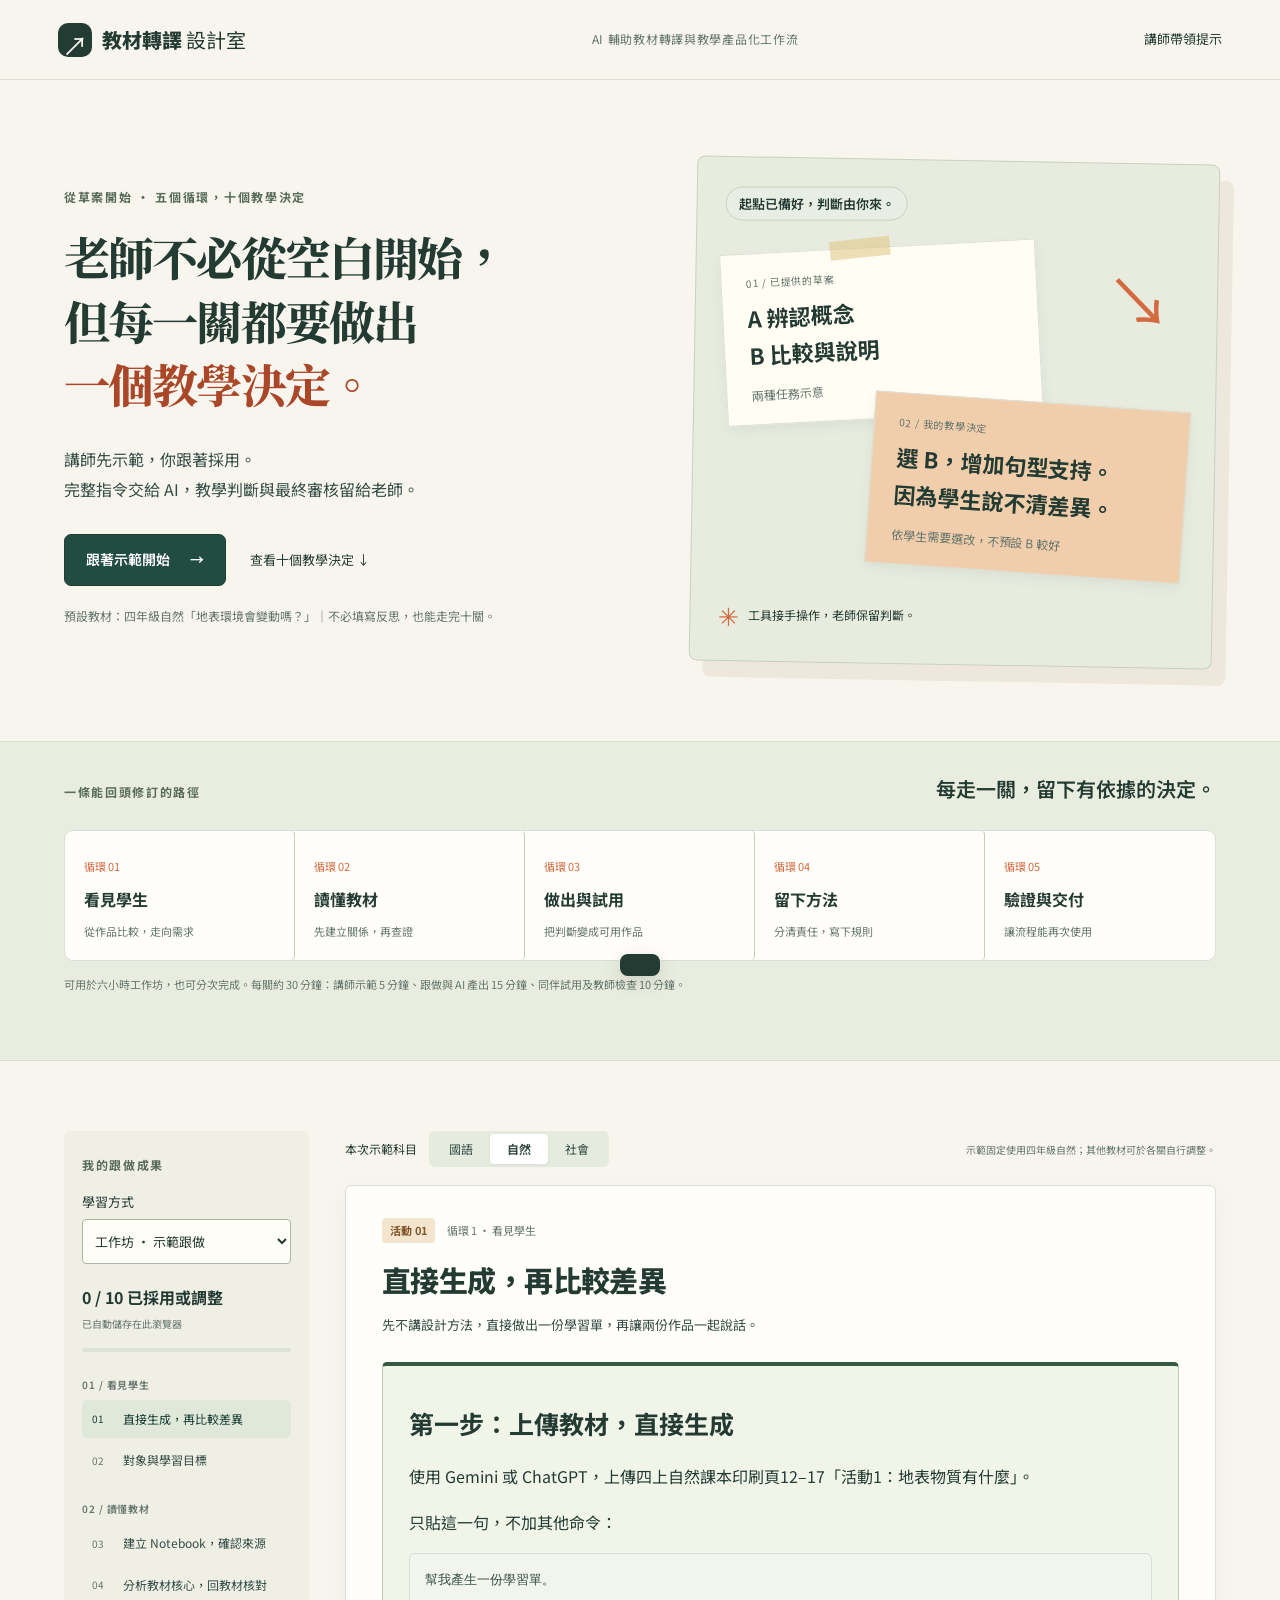
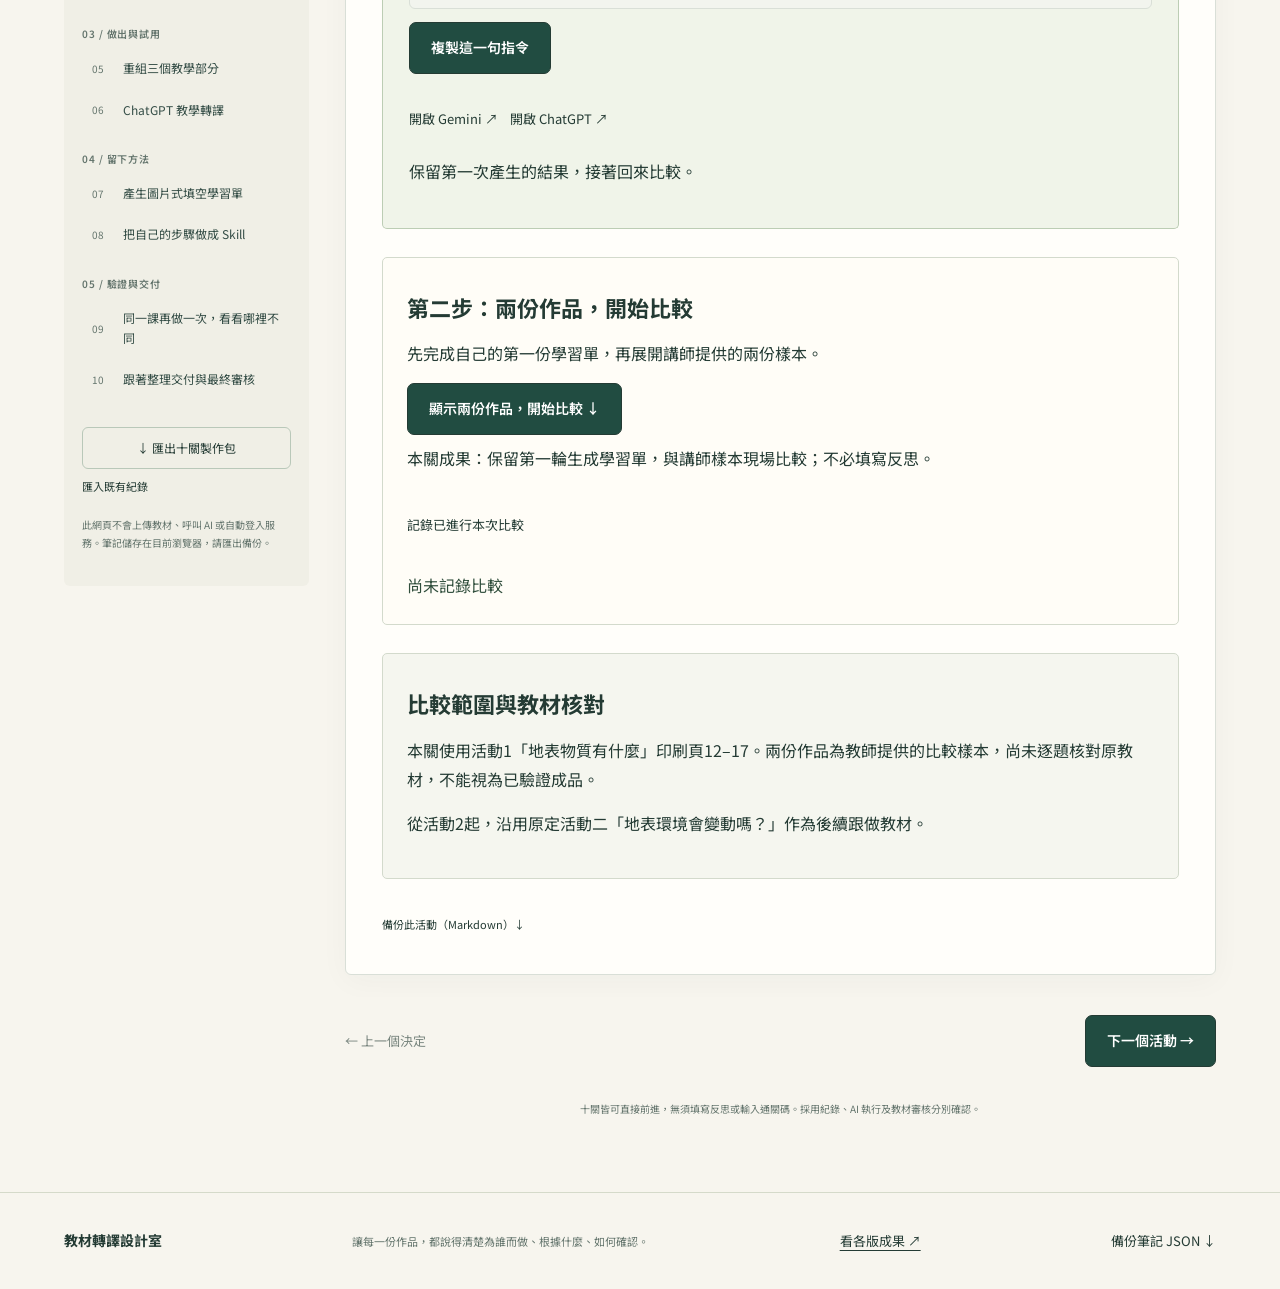
==== commit 7bc42428: "更新活動提示腳本快取版本" ====
--- a/index.html
+++ b/index.html
@@ -1,6 +1,6 @@
 <!doctype html>
 <html lang="zh-Hant">
-<head><meta charset="utf-8"><meta name="viewport" content="width=device-width,initial-scale=1"><meta name="description" content="每關都有起步草案，透過十個教學決定，完成有依據、能修訂的教材製作包。"><meta name="theme-color" content="#183e36"><title>教材轉譯設計室｜從教師思考開始</title><link rel="stylesheet" href="styles.css?v=20261029-folder-final"><script src="content.js?v=20261029-folder-final" defer></script><script src="decisions.js?v=20261029-folder-final" defer></script><script src="workshop.js?v=20261029-folder-final" defer></script><script src="instructor.js?v=20261029-folder-final" defer></script><script src="app.js?v=20261029-folder-final" defer></script></head>
+<head><meta charset="utf-8"><meta name="viewport" content="width=device-width,initial-scale=1"><meta name="description" content="每關都有起步草案，透過十個教學決定，完成有依據、能修訂的教材製作包。"><meta name="theme-color" content="#183e36"><title>教材轉譯設計室｜從教師思考開始</title><link rel="stylesheet" href="styles.css?v=20261029-by-activity"><script src="content.js?v=20261029-by-activity" defer></script><script src="decisions.js?v=20261029-by-activity" defer></script><script src="workshop.js?v=20261029-short-warmup" defer></script><script src="instructor.js?v=20261029-by-activity" defer></script><script src="app.js?v=20261029-by-activity" defer></script></head>
 <body>
 <a class="skip" href="#workbench">跳到活動內容</a>
 <header class="topbar"><a class="brand" href="#"><span class="brand-icon" aria-hidden="true">↗</span><span>教材轉譯<span class="brand-light">設計室</span></span></a><span class="course-tag">AI 輔助教材轉譯與教學產品化工作流</span><button id="teacher-toggle" class="text-button" aria-pressed="false">講師帶領模式 <span aria-hidden="true">↗</span></button></header>
